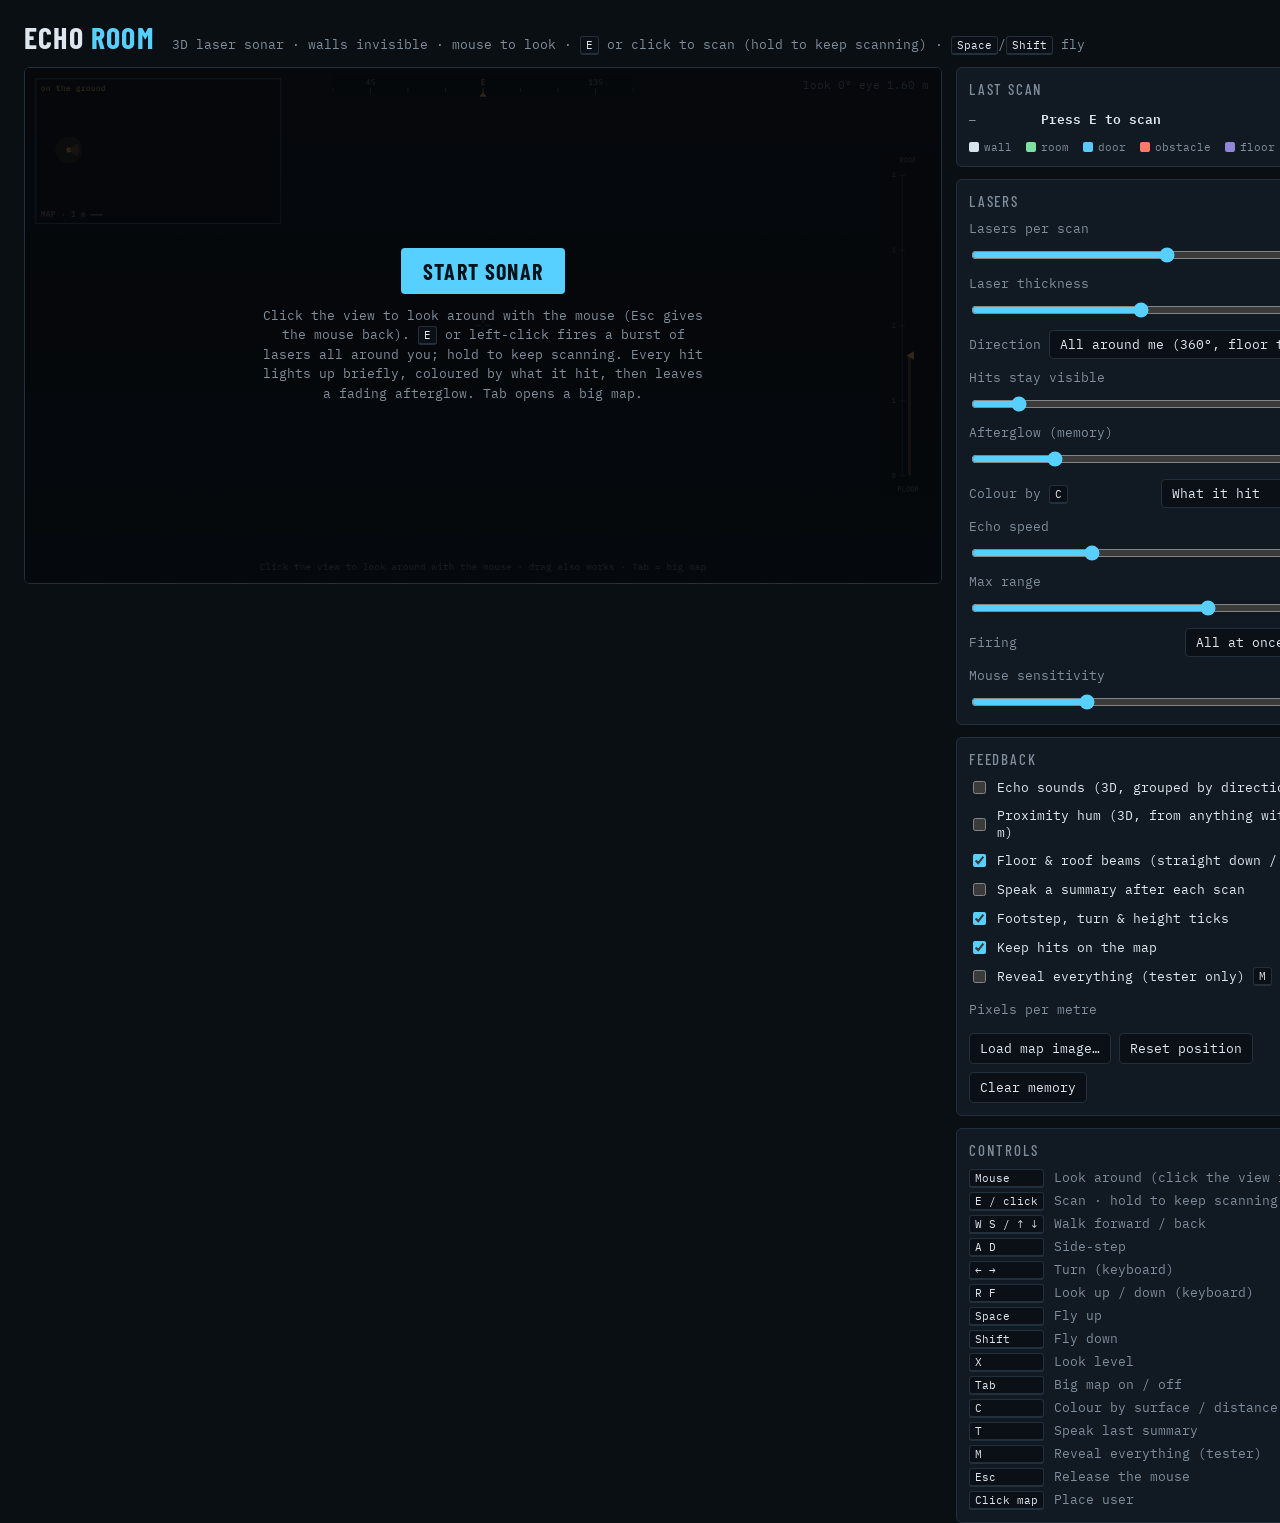
==== RayCastV1/index.html @ 062f7bb6 "Add RayCastV1 (Echo Room) sonar prototype Browser-based first-person laser sonar: invisible walls, a" ====
<!doctype html>
<html lang="en">
<head>
<meta charset="utf-8">
<meta name="viewport" content="width=device-width, initial-scale=1">
<title>Echo Room</title>
<link rel="preconnect" href="https://fonts.googleapis.com">
<link rel="stylesheet" href="https://fonts.googleapis.com/css2?family=Barlow+Condensed:wght@500;700&family=IBM+Plex+Mono:wght@400;600&display=swap">
<style>
  :root {
    color-scheme: dark;
    --ground: #0a0f14;
    --panel: #111922;
    --line: #22303d;
    --wall: #b8c6d3;
    --text: #dfe7ee;
    --muted: #7f8e9c;
    --laser: #ff5b4a;
    --echo: #58d0ff;
    --player: #ffb547;
    --display: "Barlow Condensed", "Arial Narrow", sans-serif;
    --mono: "IBM Plex Mono", ui-monospace, Consolas, monospace;
  }
  [hidden] { display: none !important; }
  html, body { height: 100%; }
  body {
    background: var(--ground);
    color: var(--text);
    font-family: var(--mono);
    font-size: 13px;
    padding-inline: 16px;
    padding-block: 14px;
    box-sizing: border-box;
  }
  * { box-sizing: border-box; }
  .app { max-width: 1400px; margin: 0 auto; display: grid; gap: 14px; }
  header { display: flex; flex-wrap: wrap; align-items: baseline; gap: 6px 18px; }
  h1 {
    font-family: var(--display); font-weight: 700; font-size: 30px; letter-spacing: .04em;
    text-transform: uppercase; margin: 0; line-height: 1;
  }
  h1 span { color: var(--echo); }
  .sub { color: var(--muted); }
  .main { display: grid; grid-template-columns: minmax(0, 1fr) 300px; gap: 14px; align-items: start; }
  @media (max-width: 860px) { .main { grid-template-columns: 1fr; } }

  .stage {
    position: relative; background: #05080b; border: 1px solid var(--line); border-radius: 6px;
    overflow: hidden;
  }
  canvas#view { display: block; width: 100%; height: auto; aspect-ratio: 16 / 9; background: #05080b; }
  canvas#view:focus-visible { outline: 2px solid var(--echo); outline-offset: -2px; }
  .overlay {
    position: absolute; inset: 0; display: grid; place-items: center; background: rgba(5,8,11,.82);
    text-align: center; padding: 16px;
  }
  .overlay .box { display: grid; gap: 12px; justify-items: center; max-width: 440px; }
  .overlay p { margin: 0; color: var(--muted); line-height: 1.5; }
  .big {
    font-family: var(--display); font-size: 22px; font-weight: 700; letter-spacing: .06em; text-transform: uppercase;
    background: var(--echo); color: #04121a; border: 0; border-radius: 4px; padding: 10px 22px; cursor: pointer;
  }
  .big:focus-visible, button:focus-visible, input:focus-visible, select:focus-visible { outline: 2px solid var(--player); outline-offset: 2px; }
  .hud {
    position: absolute; right: 12px; top: 10px; color: var(--muted); font-size: 11px; pointer-events: none;
    font-variant-numeric: tabular-nums; text-shadow: 0 0 4px #000;
  }

  aside { display: grid; gap: 12px; }
  .card { background: var(--panel); border: 1px solid var(--line); border-radius: 6px; padding: 12px; display: grid; gap: 10px; }
  .card h2 {
    margin: 0; font-family: var(--display); font-weight: 500; font-size: 15px; letter-spacing: .12em;
    text-transform: uppercase; color: var(--muted);
  }
  .reads { display: grid; gap: 6px; }
  .read { display: grid; grid-template-columns: 56px 1fr 62px; gap: 8px; align-items: center; font-variant-numeric: tabular-nums; }
  .read .lab { color: var(--muted); font-size: 11px; }
  .read .bar { height: 8px; background: #0a1016; border-radius: 2px; overflow: hidden; }
  .read .bar i { display: block; height: 100%; width: 0; background: var(--echo); transition: width .15s; }
  .read .val { text-align: right; font-weight: 600; }
  .read.near .bar i { background: var(--laser); }
  .read.near .val { color: var(--laser); }

  .row { display: grid; grid-template-columns: 1fr auto; gap: 8px; align-items: center; }
  .row label { color: var(--muted); }
  .row output { font-variant-numeric: tabular-nums; min-width: 52px; text-align: right; }
  input[type=range] { grid-column: 1 / -1; width: 100%; accent-color: var(--echo); }
  select, input[type=number] {
    background: #0a1016; color: var(--text); border: 1px solid var(--line); border-radius: 4px;
    font: inherit; padding: 4px 6px;
  }
  input[type=number] { width: 72px; }
  .check { display: flex; gap: 8px; align-items: center; color: var(--text); cursor: pointer; }
  .check input { accent-color: var(--echo); }
  .btns { display: flex; flex-wrap: wrap; gap: 8px; }
  button.s {
    background: #0a1016; color: var(--text); border: 1px solid var(--line); border-radius: 4px;
    font: inherit; padding: 6px 10px; cursor: pointer;
  }
  button.s:hover { border-color: var(--echo); }
  .keys { display: grid; grid-template-columns: auto 1fr; gap: 4px 10px; color: var(--muted); }
  kbd {
    font-family: var(--mono); font-size: 11px; color: var(--text); background: #0a1016;
    border: 1px solid var(--line); border-bottom-width: 2px; border-radius: 3px; padding: 1px 5px; white-space: nowrap;
  }

  .pad { display: none; grid-template-columns: repeat(3, 1fr); gap: 8px; }
  .pad button {
    background: var(--panel); color: var(--text); border: 1px solid var(--line); border-radius: 6px;
    font-family: var(--display); font-size: 18px; padding: 14px 0; touch-action: manipulation; user-select: none;
  }
  .pad .ping { grid-column: 1 / -1; background: var(--echo); color: #04121a; font-weight: 700; letter-spacing: .1em; }
  @media (hover: none) { .pad { display: grid; } }
  .sr { position: absolute; width: 1px; height: 1px; overflow: hidden; clip: rect(0 0 0 0); white-space: nowrap; }
</style>

<style>
  .reads .kv { display: grid; grid-template-columns: 64px 1fr; gap: 8px; align-items: baseline; font-variant-numeric: tabular-nums; }
  .reads .kv .lab { color: var(--muted); font-size: 11px; }
  .reads .kv .v { font-weight: 600; }
  .reads .kv .v small { font-weight: 400; color: var(--muted); margin-left: 6px; }
  .mix { display: flex; height: 8px; border-radius: 2px; overflow: hidden; background: #0a1016; }
  .mix i { display: block; height: 100%; }
  .legend { display: flex; flex-wrap: wrap; gap: 6px 14px; color: var(--muted); font-size: 11px; }
  .legend i { display: inline-block; width: 10px; height: 10px; border-radius: 2px; margin-right: 5px; vertical-align: -1px; }
  .stage.locked canvas#view { cursor: none; }
  canvas#view { cursor: pointer; }
</style>

</head>
<body>
<div class="app">
  <header>
    <h1>Echo <span>Room</span></h1>
    <div class="sub">3D laser sonar · walls invisible · mouse to look · <kbd>E</kbd> or click to scan (hold to keep scanning) · <kbd>Space</kbd>/<kbd>Shift</kbd> fly</div>
  </header>

  <div class="main">
    <div>
      <div class="stage" id="stage">
        <canvas id="view" tabindex="0" aria-label="First-person sonar view with minimap. Click to look with the mouse. E to scan, arrow keys to move and turn, Space and Shift to fly."></canvas>
        <div class="hud" id="hud"></div>
        <div class="overlay" id="overlay">
          <div class="box">
            <button class="big" id="startBtn">Start sonar</button>
            <p>Click the view to look around with the mouse (Esc gives the mouse back). <kbd>E</kbd> or left-click fires a burst of lasers all around you; hold to keep scanning. Every hit lights up briefly, coloured by what it hit, then leaves a fading afterglow. Tab opens a big map.</p>
          </div>
        </div>
      </div>
      <div class="pad" id="pad" style="margin-top:12px">
        <button data-k="left" aria-label="Turn left">⟲ Turn</button>
        <button data-k="fwd" aria-label="Forward">▲ Fwd</button>
        <button data-k="right" aria-label="Turn right">Turn ⟳</button>
        <button data-k="up" aria-label="Fly up">⤒ Up</button>
        <button data-k="back" aria-label="Back">▼ Back</button>
        <button data-k="down" aria-label="Fly down">⤓ Down</button>
        <button class="ping" data-k="ping">SCAN</button>
      </div>
    </div>

    <aside>
      <section class="card" aria-label="Last scan">
        <h2>Last scan</h2>
        <div class="reads" id="reads"></div>
        <div class="legend">
          <span><i style="background:#d6e2ec"></i>wall</span>
          <span><i style="background:#7ee0a0"></i>room</span>
          <span><i style="background:#58c8ff"></i>door</span>
          <span><i style="background:#ff7a6b"></i>obstacle</span>
          <span><i style="background:#8f86d9"></i>floor</span>
          <span><i style="background:#c9a8ff"></i>roof</span>
        </div>
      </section>

      <section class="card">
        <h2>Lasers</h2>
        <div class="row"><label for="lasers">Lasers per scan</label><output id="lasersOut"></output>
          <input type="range" id="lasers" min="50" max="12000" step="50" value="6000"></div>
        <div class="row"><label for="thick">Laser thickness</label><output id="thickOut"></output>
          <input type="range" id="thick" min="0.5" max="4" step="0.25" value="2"></div>
        <div class="row"><label for="coverage">Direction</label>
          <select id="coverage">
            <option value="all">All around me (360°, floor to roof)</option>
            <option value="view">Only in front (fill the screen)</option>
            <option value="column">In front, floor to roof</option>
          </select></div>
        <div class="row"><label for="reveal">Hits stay visible</label><output id="revealOut"></output>
          <input type="range" id="reveal" min="0.25" max="5" step="0.25" value="0.75"></div>
        <div class="row"><label for="glow">Afterglow (memory)</label><output id="glowOut"></output>
          <input type="range" id="glow" min="0" max="30" step="1" value="6"></div>
        <div class="row"><label for="colorBy">Colour by <kbd>C</kbd></label>
          <select id="colorBy">
            <option value="surface">What it hit</option>
            <option value="distance">Distance (red = near)</option>
          </select></div>
        <div class="row"><label for="speed">Echo speed</label><output id="speedOut"></output>
          <input type="range" id="speed" min="3" max="60" step="1" value="20"></div>
        <div class="row"><label for="range">Max range</label><output id="rangeOut"></output>
          <input type="range" id="range" min="2" max="40" step="1" value="25"></div>
        <div class="row"><label for="mode">Firing</label>
          <select id="mode">
            <option value="sim">All at once</option>
            <option value="sweep">Sweep left → right</option>
          </select></div>
        <div class="row"><label for="sens">Mouse sensitivity</label><output id="sensOut"></output>
          <input type="range" id="sens" min="1" max="15" step="1" value="5"></div>
      </section>

      <section class="card">
        <h2>Feedback</h2>
        <label class="check"><input type="checkbox" id="echoSound"> Echo sounds (3D, grouped by direction)</label>
        <label class="check"><input type="checkbox" id="prox"> Proximity hum (3D, from anything within 1.2 m)</label>
        <label class="check"><input type="checkbox" id="vbeams" checked> Floor &amp; roof beams (straight down / up)</label>
        <label class="check"><input type="checkbox" id="speak"> Speak a summary after each scan</label>
        <label class="check"><input type="checkbox" id="steps" checked> Footstep, turn &amp; height ticks</label>
        <label class="check"><input type="checkbox" id="history" checked> Keep hits on the map</label>
        <label class="check"><input type="checkbox" id="showMap"> Reveal everything (tester only) <kbd>M</kbd></label>
        <div class="row"><label for="ppm">Pixels per metre</label>
          <input type="number" id="ppm" min="5" max="500" value="50"></div>
        <div class="btns">
          <button class="s" id="loadBtn">Load map image…</button>
          <button class="s" id="resetBtn">Reset position</button>
          <button class="s" id="clearBtn">Clear memory</button>
          <input type="file" id="file" accept="image/*" hidden>
        </div>
      </section>

      <section class="card">
        <h2>Controls</h2>
        <div class="keys">
          <kbd>Mouse</kbd><span>Look around (click the view first)</span>
          <kbd>E / click</kbd><span>Scan · hold to keep scanning</span>
          <kbd>W S / ↑ ↓</kbd><span>Walk forward / back</span>
          <kbd>A D</kbd><span>Side-step</span>
          <kbd>← →</kbd><span>Turn (keyboard)</span>
          <kbd>R F</kbd><span>Look up / down (keyboard)</span>
          <kbd>Space</kbd><span>Fly up</span>
          <kbd>Shift</kbd><span>Fly down</span>
          <kbd>X</kbd><span>Look level</span>
          <kbd>Tab</kbd><span>Big map on / off</span>
          <kbd>C</kbd><span>Colour by surface / distance</span>
          <kbd>T</kbd><span>Speak last summary</span>
          <kbd>M</kbd><span>Reveal everything (tester)</span>
          <kbd>Esc</kbd><span>Release the mouse</span>
          <kbd>Click map</kbd><span>Place user</span>
        </div>
      </section>
    </aside>
  </div>
  <div class="sr" id="live" aria-live="polite"></div>
</div>

<script>
(() => {
  const MAP_SRC = "[data-uri]";
  const CEIL = 4.0;                 // roof height, metres
  const AIR = 0, WALL = 1, OBST = 2, DOOR = 3, ROOM = 4;
  const HGT = [0, CEIL, 0.8, 2.1, CEIL];
  const KIND = [null, "wall", "obst", "door", "room"];
  const NAME = { wall: "wall", room: "room wall", obst: "obstacle", door: "door", floor: "floor", ceil: "roof" };
  const RGB = { wall: [214, 226, 236], room: [126, 224, 160], door: [88, 200, 255], obst: [255, 122, 107], floor: [143, 134, 217], ceil: [201, 168, 255] };
  const BODY_DN = 1.6, BODY_UP = 0.15;
  const DEFAULT_PITCH = 0;
  const FOVH = 80 * Math.PI / 180;
  const $ = id => document.getElementById(id);

  const view = $("view"), vctx = view.getContext("2d");
  const VW = 1280, VH = 720; view.width = VW; view.height = VH;
  const FOCAL = (VW / 2) / Math.tan(FOVH / 2);
  const FOVV = 2 * Math.atan((VH / 2) / FOCAL);
  const mini = document.createElement("canvas"), ctx = mini.getContext("2d");
  const hist = document.createElement("canvas"), hctx = hist.getContext("2d");   // accumulated minimap hits

  // ---------- settings ----------
  const S = {
    lasers: 6000, coverage: "all", thick: 2, reveal: 0.75, glow: 6, colorBy: "surface", speed: 20, range: 25, mode: "sim", sens: 5, ppm: 50,
    echoSound: false, prox: false, speak: false, steps: true, showMap: false, history: true, vbeams: true,
  };
  try { Object.assign(S, JSON.parse(localStorage.getItem("echoRoom8") || "{}")); } catch (e) {}
  S.showMap = false;
  const save = () => { try { localStorage.setItem("echoRoom8", JSON.stringify(S)); } catch (e) {} };

  // ---------- map ----------
  // black = wall, green = room wall, blue = door (fixed), red = low obstacle
  let W = 0, H = 0, grid = null, wallCanvas = null, start = { x: 0, y: 0 }, crop = { x: 0, y: 0, w: 1, h: 1 };

  function loadMap(src) { const img = new Image(); img.onload = () => parseMap(img); img.src = src; }

  function classify(r, g, b) {
    if (r > 100 && g < 80 && b < 80 && r > g * 1.8) return OBST;
    if (g > 110 && g > r + 40 && g > b + 30) return ROOM;
    if (b > 140 && b > r + 60 && b > g + 20) return DOOR;
    if (0.299 * r + 0.587 * g + 0.114 * b < 110) return WALL;
    return AIR;
  }

  function parseMap(img) {
    W = img.naturalWidth; H = img.naturalHeight;
    const c = document.createElement("canvas"); c.width = W; c.height = H;
    const g = c.getContext("2d"); g.drawImage(img, 0, 0);
    const d = g.getImageData(0, 0, W, H).data;
    grid = new Uint8Array(W * H);
    const out = g.createImageData(W, H), o = out.data;
    let bx0 = W, by0 = H, bx1 = 0, by1 = 0;
    for (let i = 0, p = 0; i < W * H; i++, p += 4) {
      if (d[p + 3] < 40) continue;
      const k = classify(d[p], d[p + 1], d[p + 2]);
      if (!k) continue;
      grid[i] = k;
      const col = RGB[KIND[k]];
      o[p] = col[0]; o[p + 1] = col[1]; o[p + 2] = col[2]; o[p + 3] = 255;
      const x = i % W, y = (i / W) | 0;
      if (x < bx0) bx0 = x; if (x > bx1) bx1 = x; if (y < by0) by0 = y; if (y > by1) by1 = y;
    }
    wallCanvas = c; g.putImageData(out, 0, 0);
    mini.width = W; mini.height = H;
    if (bx1 <= bx0) { bx0 = 0; by0 = 0; bx1 = W - 1; by1 = H - 1; }
    const pad = 24;
    crop = { x: Math.max(0, bx0 - pad), y: Math.max(0, by0 - pad) };
    crop.w = Math.min(W, bx1 + pad) - crop.x; crop.h = Math.min(H, by1 + pad) - crop.y;
    buildGhost(); workerMap();
    start = findStart();
    resetPlayer();
    announce("Map loaded. Facing east, standing on the floor.");
  }

  // first free standing spot, searching outward from the left part of the map
  function findStart() {
    const cx = W * 0.17, cy = H * 0.5;
    for (let r = 0; r < Math.max(W, H); r += 4) {
      for (let k = 0; k < 24; k++) {
        const a = k / 24 * Math.PI * 2, x = cx + Math.cos(a) * r, y = cy + Math.sin(a) * r;
        if (free(x, y, BODY_DN) && inside(x, y)) return { x, y };
      }
    }
    return { x: W / 2, y: H / 2 };
  }
  // enclosed = a ray in each of 4 directions meets a full-height wall
  function inside(x, y) {
    return [0, 1, 2, 3].every(q => cast3(x, y, 1, q * Math.PI / 2, 0, 1e6).kind !== "edge");
  }

  // ---------- player ----------
  const P = { x: 0, y: 0, z: BODY_DN, a: 0, pitch: DEFAULT_PITCH, r: 9 };
  let walked = 0, turnedAcc = 0, climbAcc = 0, pitchAcc = 0, bobPhase = 0, bobAmp = 0;
  function resetPlayer() {
    P.x = start.x; P.y = start.y; P.z = BODY_DN; P.a = 0; P.pitch = DEFAULT_PITCH;
    lasers = []; clearHistory(); trail = [{ x: P.x, y: P.y }]; lastReading = null; renderReads();
  }

  const cellAt = (x, y) => {
    const ix = x | 0, iy = y | 0;
    if (ix < 0 || iy < 0 || ix >= W || iy >= H) return WALL;
    return grid[iy * W + ix];
  };
  // does the body (feet..head) fit at (x, y) with the eye at height z?
  function free(x, y, z) {
    const lo = z - BODY_DN, hi = z + BODY_UP;
    if (lo < -0.001 || hi > CEIL) return false;
    for (let k = -1; k < 16; k++) {
      const t = k / 16 * Math.PI * 2;
      const c = k < 0 ? cellAt(x, y) : cellAt(x + Math.cos(t) * P.r, y + Math.sin(t) * P.r);
      if (c && HGT[c] > lo + 0.001) return false;
    }
    return true;
  }
  // height of whatever is directly under the user
  function groundUnder(x, y) { const c = cellAt(x, y); return c ? HGT[c] : 0; }

  // ---------- 3D laser: exact grid traversal in the plane, with height along the ray ----------
  // Pure function (no closures) so the same code can run inside the Web Worker.
  // kc: 0 none, 1 wall, 2 obstacle, 3 door, 4 room wall, 5 floor, 6 roof, 7 map edge
  function castCore(G, x0, y0, z0, ang, pitch, maxM) {
    const grid = G.grid, W = G.W, H = G.H, ppm = G.ppm, HGT = G.HGT, CEIL = G.CEIL;
    if (Math.abs(Math.cos(pitch)) < 1e-4) {
      const down = pitch < 0, ix = x0 | 0, iy = y0 | 0;
      const c = (ix < 0 || iy < 0 || ix >= W || iy >= H) ? 1 : grid[iy * W + ix];
      const top = down ? (c ? HGT[c] : 0) : CEIL, d = Math.abs(z0 - top), hit = d <= maxM;
      return { t: 0, d: hit ? d : maxM, hit, kc: hit ? (down ? (c || 5) : 6) : 0, x: x0, y: y0, z: hit ? top : z0 + (down ? -maxM : maxM) };
    }
    const dx = Math.cos(ang), dy = Math.sin(ang), s = Math.tan(pitch) / ppm, cp = Math.cos(pitch);
    const tMax = maxM * ppm * cp;
    let ix = Math.floor(x0), iy = Math.floor(y0);
    const sx = dx > 0 ? 1 : -1, sy = dy > 0 ? 1 : -1;
    const tdx = dx !== 0 ? Math.abs(1 / dx) : Infinity, tdy = dy !== 0 ? Math.abs(1 / dy) : Infinity;
    let tmx = tdx === Infinity ? Infinity : dx > 0 ? (ix + 1 - x0) * tdx : (x0 - ix) * tdx;
    let tmy = tdy === Infinity ? Infinity : dy > 0 ? (iy + 1 - y0) * tdy : (y0 - iy) * tdy;
    let tIn = 0, first = true;
    const done = (t, kc) => {
      const miss = t >= tMax; t = Math.min(t, tMax);
      return { t, d: t / ppm / cp, hit: !miss, kc: miss ? 0 : kc, x: x0 + dx * t, y: y0 + dy * t, z: z0 + s * t };
    };
    while (tIn <= tMax) {
      if (ix < 0 || iy < 0 || ix >= W || iy >= H) return done(tIn, 7);
      const c = grid[iy * W + ix], h = c ? HGT[c] : 0;
      const tOut = Math.min(tmx, tmy), zIn = z0 + s * tIn;
      if (c && !first && zIn < h) return done(tIn, c);
      if (s < 0) {
        if (c) { const tTop = (h - z0) / s; if (tTop <= tOut) return done(Math.max(tTop, tIn), c); }
        const tF = -z0 / s;
        if (tF <= tOut) return done(Math.max(tF, tIn), 5);
      } else if (s > 0) {
        const tC = (CEIL - z0) / s;
        if (tC <= tOut) return done(Math.max(tC, tIn), 6);
      }
      first = false;
      if (tmx < tmy) { tIn = tmx; tmx += tdx; ix += sx; } else { tIn = tmy; tmy += tdy; iy += sy; }
    }
    return done(tMax, 0);
  }
  const KC = [null, "wall", "obst", "door", "room", "floor", "ceil", "edge"];
  const G = () => ({ grid, W, H, ppm: S.ppm, HGT, CEIL });
  function cast3(x0, y0, z0, ang, pitch, maxM) {
    const r = castCore(G(), x0, y0, z0, ang, pitch, maxM);
    r.kind = KC[r.kc]; return r;
  }

  // ---------- audio: 3D (HRTF) echoes ----------
  // Audio space: X = map x, Y = height, Z = map y (metres). The listener is the user's head.
  let AC = null, master = null, noiseBuf = null, verb = null;
  function initAudio() {
    if (AC) { AC.resume(); return; }
    AC = new (window.AudioContext || window.webkitAudioContext)();
    master = AC.createGain(); master.gain.value = 0.9;
    const comp = AC.createDynamicsCompressor();
    master.connect(comp); comp.connect(AC.destination);
    noiseBuf = AC.createBuffer(1, AC.sampleRate * 0.5, AC.sampleRate);
    const ch = noiseBuf.getChannelData(0);
    for (let i = 0; i < ch.length; i++) ch[i] = Math.random() * 2 - 1;
    const len = Math.floor(AC.sampleRate * 0.6), ir = AC.createBuffer(2, len, AC.sampleRate);
    for (let c = 0; c < 2; c++) {
      const d = ir.getChannelData(c);
      for (let i = 0; i < len; i++) d[i] = (Math.random() * 2 - 1) * Math.pow(1 - i / len, 4);
    }
    verb = AC.createConvolver(); verb.buffer = ir;
    const wet = AC.createGain(); wet.gain.value = 0.14;
    verb.connect(wet); wet.connect(master);
    updateListener();
  }
  function updateListener() {
    if (!AC) return;
    const L = AC.listener, x = P.x / S.ppm, z = P.y / S.ppm;
    const cp = Math.cos(P.pitch), sp = Math.sin(P.pitch), ca = Math.cos(P.a), sa = Math.sin(P.a);
    const f = [ca * cp, sp, sa * cp], u = [-ca * sp, cp, -sa * sp];
    if (L.positionX) {
      L.positionX.value = x; L.positionY.value = P.z; L.positionZ.value = z;
      L.forwardX.value = f[0]; L.forwardY.value = f[1]; L.forwardZ.value = f[2];
      L.upX.value = u[0]; L.upY.value = u[1]; L.upZ.value = u[2];
    } else { L.setPosition(x, P.z, z); L.setOrientation(f[0], f[1], f[2], u[0], u[1], u[2]); }
  }
  function spatial(xm, ym, zm) {
    const p = AC.createPanner();
    p.panningModel = "HRTF"; p.distanceModel = "inverse";
    p.refDistance = 1; p.rolloffFactor = 0.7; p.maxDistance = 200;
    if (p.positionX) { p.positionX.value = xm; p.positionY.value = ym; p.positionZ.value = zm; }
    else p.setPosition(xm, ym, zm);
    p.connect(master); p.connect(verb);
    return p;
  }
  function env(g, t, peak, att, dec) {
    g.gain.setValueAtTime(0.0001, t);
    g.gain.exponentialRampToValueAtTime(peak, t + att);
    g.gain.exponentialRampToValueAtTime(0.0001, t + att + dec);
  }
  function tone(p, t, type, f0, f1, peak, dec, glide = 0.08) {
    const o = AC.createOscillator(), g = AC.createGain();
    o.type = type; o.frequency.setValueAtTime(f0, t); o.frequency.exponentialRampToValueAtTime(f1, t + glide);
    env(g, t, peak, 0.004, dec); o.connect(g); g.connect(p); o.start(t); o.stop(t + dec + 0.05);
  }
  function noise(p, t, type, freq, q, peak, dec) {
    const s = AC.createBufferSource(); s.buffer = noiseBuf;
    const f = AC.createBiquadFilter(); f.type = type; f.frequency.value = freq; f.Q.value = q;
    const g = AC.createGain(); env(g, t, peak, 0.002, dec);
    s.connect(f); f.connect(g); g.connect(p); s.start(t, Math.random() * 0.3); s.stop(t + dec + 0.05);
  }
  // Pitch = distance (near is high). Timbre = what was hit.
  function sndEcho(t, pos, distM, kind, center) {
    const near = Math.max(0, Math.min(1, 1 - Math.log(Math.max(distM, 0.3) / 0.3) / Math.log(S.range / 0.3)));
    const f = 220 * Math.pow(1500 / 220, near);
    const p = spatial(pos.x, pos.y, pos.z);
    switch (kind) {
      case "obst":   // dull, short "thock"
        tone(p, t, "square", f * 1.5, f * 0.75, 0.16, 0.09, 0.06);
        noise(p, t, "lowpass", 900, 0.7, 0.35, 0.05);
        break;
      case "door":   // two wooden knocks
        noise(p, t, "bandpass", 380, 5, 0.9, 0.05);
        noise(p, t + 0.09, "bandpass", 380, 5, 0.7, 0.05);
        tone(p, t, "sine", f, f, 0.18, 0.14);
        break;
      case "floor":  // low thump
        tone(p, t, "sine", f * 0.6, f * 0.4, 0.45, 0.16, 0.1);
        noise(p, t, "lowpass", 300, 0.7, 0.4, 0.06);
        break;
      case "ceil":   // airy whistle
        noise(p, t, "bandpass", Math.min(8000, f * 3), 9, 1.1, 0.2);
        tone(p, t, "sine", f * 1.5, f * 1.5, 0.08, 0.16);
        break;
      default:       // wall / room wall: clean tone + click for direction cues
        tone(p, t, center ? "triangle" : "sine", f * 1.04, f, 0.42, 0.17);
        noise(p, t, "bandpass", Math.min(9000, f * 4), 0.9, 0.5, 0.035);
    }
    if (center) tone(p, t + 0.06, "sine", f * 2, f * 2, 0.16, 0.08);
  }
  function sndOpen(t, pos) {
    const p = spatial(pos.x, pos.y, pos.z);
    noise(p, t, "lowpass", 700, 0.7, 0.12, 0.25);
  }
  function sndBump() {
    const t = AC.currentTime, o = AC.createOscillator(), g = AC.createGain();
    o.type = "square"; o.frequency.setValueAtTime(90, t); o.frequency.exponentialRampToValueAtTime(45, t + 0.12);
    env(g, t, 0.18, 0.003, 0.14);
    const f = AC.createBiquadFilter(); f.type = "lowpass"; f.frequency.value = 400;
    o.connect(f); f.connect(g); g.connect(master); o.start(t); o.stop(t + 0.2);
  }
  function sndTick(freq, vol) {
    const t = AC.currentTime, s = AC.createBufferSource(); s.buffer = noiseBuf;
    const f = AC.createBiquadFilter(); f.type = "bandpass"; f.frequency.value = freq; f.Q.value = 3;
    const g = AC.createGain(); env(g, t, vol, 0.002, 0.04);
    s.connect(f); f.connect(g); g.connect(master); s.start(t); s.stop(t + 0.06);
  }
  function sndBeep(freq, vol) {
    const t = AC.currentTime, o = AC.createOscillator(), g = AC.createGain();
    o.frequency.value = freq; env(g, t, vol, 0.004, 0.06); o.connect(g); g.connect(master); o.start(t); o.stop(t + 0.1);
  }


  // ---------- ray casting off the main thread ----------
  // The same castCore runs in a Web Worker so a scan of thousands of lasers never stutters the view.
  let worker = null, workerReady = false, scanPending = null;
  try {
    const src = `const castCore = ${castCore.toString()};
      let G = null;
      onmessage = e => {
        const m = e.data;
        if (m.type === "map") { G = { grid: m.grid, W: m.W, H: m.H, HGT: m.HGT, CEIL: m.CEIL, ppm: 50 }; return; }
        if (m.type === "scan" && G) {
          G.ppm = m.ppm;
          const n = m.shots.length / 2, out = new Float32Array(n * 6);
          for (let i = 0; i < n; i++) {
            const r = castCore(G, m.x, m.y, m.z, m.shots[2 * i], m.shots[2 * i + 1], m.maxM);
            out.set([r.d, r.x, r.y, r.z, r.kc, r.hit ? 1 : 0], i * 6);
          }
          postMessage({ id: m.id, out }, [out.buffer]);
        }
      };`;
    worker = new Worker(URL.createObjectURL(new Blob([src], { type: "text/javascript" })));
    worker.onmessage = e => onScanResult(e.data.id, e.data.out);
    worker.onerror = () => { worker = null; };
  } catch (e) { worker = null; }
  function workerMap() {
    if (!worker) return;
    try { worker.postMessage({ type: "map", grid: grid.slice(), W, H, HGT, CEIL }); workerReady = true; }
    catch (e) { worker = null; }
  }

  // ---------- sonar ----------
  let radar = null, lasers = [], trail = [], waves = [], lastReading = null, pingId = 0, lastFire = 0, scanning = false;
  const wrapA = a => Math.atan2(Math.sin(a), Math.cos(a));
  function clearHistory() { if (hist.width) hctx.clearRect(0, 0, hist.width, hist.height); memN = 0; memHead = 0; }

  // afterglow: every hit leaves a faint point in 3D that fades over S.glow seconds
  const MEM = 40000;
  const memX = new Float32Array(MEM), memY = new Float32Array(MEM), memZ = new Float32Array(MEM),
        memT = new Float64Array(MEM), memK = new Uint8Array(MEM);
  let memN = 0, memHead = 0;
  const KCODE = { wall: 1, obst: 2, door: 3, room: 4, floor: 5, ceil: 6 };
  function remember(L, now) {
    memX[memHead] = L.hx; memY[memHead] = L.hy; memZ[memHead] = L.hz; memT[memHead] = now; memK[memHead] = KCODE[L.kind] || 1;
    memHead = (memHead + 1) % MEM; if (memN < MEM) memN++;
  }

  function basis() {
    const ca = Math.cos(P.a), sa = Math.sin(P.a), cp = Math.cos(P.pitch), sp = Math.sin(P.pitch);
    return { f: [ca * cp, sa * cp, sp], r: [-sa, ca, 0], u: [-ca * sp, -sa * sp, cp] };
  }
  function makeDirs() {
    const n = S.lasers, out = [];
    if (S.coverage === "column") {
      const span = Math.PI - 0.04;
      const cols = Math.max(1, Math.round(Math.sqrt(n * FOVH / span))), rows = Math.max(1, Math.round(n / cols));
      for (let r = 0; r < rows; r++) for (let c = 0; c < cols; c++) {
        const u = ((c + 0.5 + (Math.random() - 0.5) * 0.8) / cols) * 2 - 1;
        const v = ((r + 0.5 + (Math.random() - 0.5) * 0.8) / rows) * 2 - 1;
        out.push({ ang: P.a + u * FOVH / 2, pitch: -v * span / 2, order: (u + 1) / 2, spot: FOVH / cols });
      }
    } else if (S.coverage === "view") {
      const B = basis();
      const cols = Math.max(1, Math.round(Math.sqrt(n * VW / VH))), rows = Math.max(1, Math.round(n / cols));
      const tx = Math.tan(FOVH / 2), ty = Math.tan(FOVV / 2);
      for (let r = 0; r < rows; r++) for (let c = 0; c < cols; c++) {
        const u = ((c + 0.5 + (Math.random() - 0.5) * 0.8) / cols) * 2 - 1;
        const v = ((r + 0.5 + (Math.random() - 0.5) * 0.8) / rows) * 2 - 1;
        const x = u * tx, y = -v * ty;
        const d = [0, 1, 2].map(i => B.f[i] + x * B.r[i] + y * B.u[i]);
        const L = Math.hypot(d[0], d[1], d[2]);
        out.push({ ang: Math.atan2(d[1], d[0]), pitch: Math.asin(d[2] / L), order: (u + 1) / 2, spot: FOVH / cols });
      }
    } else {
      const golden = Math.PI * (3 - Math.sqrt(5)), rot = Math.random() * Math.PI * 2;
      for (let i = 0; i < n; i++) {
        const z = 1 - 2 * (i + 0.5) / n, th = i * golden + rot;
        out.push({ ang: th, pitch: Math.asin(z), order: (wrapA(th - P.a) + Math.PI) / (2 * Math.PI), spot: Math.sqrt(4 * Math.PI / n) });
      }
    }
    out.push({ ang: P.a, pitch: P.pitch, order: 0.5, spot: 0.02, center: true });
    if (S.vbeams) out.push({ ang: P.a, pitch: -Math.PI / 2, order: 0.5, spot: 0.05, vertical: -1 },
                           { ang: P.a, pitch: Math.PI / 2, order: 0.5, spot: 0.05, vertical: 1 });
    return out;
  }

  function fire() {
    if (!grid || !AC || scanPending) return;
    const now = performance.now();
    lastFire = now;
    const id = ++pingId, shots = makeDirs();
    scanPending = { id, shots, t: now, x: P.x, y: P.y, z: P.z, a: P.a };
    waves.push({ x: P.x, y: P.y, t: now, sweep: S.mode === "sweep" });
    if (waves.length > 6) waves.shift();
    if (worker && workerReady) {
      const buf = new Float32Array(shots.length * 2);
      shots.forEach((s, i) => { buf[2 * i] = s.ang; buf[2 * i + 1] = s.pitch; });
      worker.postMessage({ type: "scan", id, shots: buf, x: P.x, y: P.y, z: P.z, maxM: S.range, ppm: S.ppm }, [buf.buffer]);
    } else {
      const out = new Float32Array(shots.length * 6);
      shots.forEach((s, i) => { const r = castCore(G(), P.x, P.y, P.z, s.ang, s.pitch, S.range); out.set([r.d, r.x, r.y, r.z, r.kc, r.hit ? 1 : 0], i * 6); });
      onScanResult(id, out);
    }
  }

  function onScanResult(id, out) {
    const sc = scanPending;
    if (!sc || sc.id !== id) return;
    scanPending = null;
    const nowP = performance.now(), recs = [], bins = new Map();
    let lastReturn = 0;
    sc.shots.forEach((sh, i) => {
      const o = i * 6, kc = out[o + 4];
      const kind = KC[kc] === "edge" ? "wall" : KC[kc];
      const delay = S.mode === "sweep" ? sh.order * 0.6 : 0;
      const d = out[o], trip = 2 * d / S.speed;
      const L = { ...sh, ox: sc.x, oy: sc.y, oz: sc.z, hx: out[o + 1], hy: out[o + 2], hz: out[o + 3], d, hit: out[o + 5] > 0 && !!kind,
        kind, t0: sc.t + delay * 1000, trip, relAz: wrapA(sh.ang - sc.a) };
      lasers.push(L); recs.push(L);
      lastReturn = Math.max(lastReturn, delay + trip);
      if (S.echoSound && L.hit) {
        const el = sh.vertical ? (sh.vertical < 0 ? "d" : "u") : (sh.pitch < -0.35 ? 0 : sh.pitch > 0.35 ? 2 : 1);
        const key = sh.center ? "c" : Math.floor((L.relAz + Math.PI) / (2 * Math.PI) * 12) + ":" + el;
        const cur = bins.get(key);
        if (!cur || L.d < cur.d) bins.set(key, L);
      }
    });
    const SECT = 48, best = new Float32Array(SECT).fill(Infinity);
    for (const L of recs) {
      if (!L.hit || L.vertical || L.kind === "floor" || L.kind === "ceil" || Math.abs(L.pitch) > 0.6) continue;
      const abs = Math.atan2(L.hy - sc.y, L.hx - sc.x);
      const j = Math.floor((wrapA(abs) + Math.PI) / (2 * Math.PI) * SECT) % SECT;
      const d = Math.hypot(L.hx - sc.x, L.hy - sc.y) / S.ppm;
      if (d < best[j]) best[j] = d;
    }
    radar = { best, x: sc.x, y: sc.y };
    for (const L of bins.values()) {
      const when = Math.max(0.01, (L.t0 + L.trip * 1000 - nowP) / 1000);
      sndEcho(AC.currentTime + when, { x: L.hx / S.ppm, y: L.hz, z: L.hy / S.ppm }, L.d, L.kind, !!L.center);
    }
    if (lasers.length > 80000) lasers.splice(0, lasers.length - 80000);
    setTimeout(() => {
      if (id !== pingId) return;
      lastReading = summarize(recs); renderReads();
      const text = summaryText(lastReading);
      announce(text); if (S.speak) say(text);
    }, Math.max(0, sc.t + lastReturn * 1000 + 120 - performance.now()));
  }

  function dirWord(rel) {
    const d = rel * 180 / Math.PI, a = Math.abs(d);
    if (a < 20) return "ahead";
    const side = d < 0 ? "left" : "right";
    if (a < 65) return "front " + side;
    if (a < 115) return side;
    if (a < 160) return "behind " + side;
    return "behind";
  }
  function summarize(recs) {
    const s = { total: 0, hits: 0, counts: {}, center: null, down: null, up: null, nearest: null };
    for (const L of recs) {
      if (L.vertical) { if (L.vertical < 0) s.down = L; else s.up = L; continue; }
      if (L.center) { s.center = L; continue; }
      s.total++;
      if (!L.hit) continue;
      s.hits++; s.counts[L.kind] = (s.counts[L.kind] || 0) + 1;
      if (L.kind !== "floor" && L.kind !== "ceil" && (!s.nearest || L.d < s.nearest.d)) s.nearest = L;
    }
    return s;
  }
  const fmt = L => L && L.hit ? `${NAME[L.kind]} ${L.d.toFixed(1)} m` : "clear";
  function summaryText(s) {
    const parts = [`Ahead ${fmt(s.center)}`];
    if (s.nearest) parts.push(`nearest ${NAME[s.nearest.kind]} ${s.nearest.d.toFixed(1)} m ${dirWord(s.nearest.relAz)}`);
    if (s.down) parts.push(`below ${fmt(s.down)}`);
    if (s.up) parts.push(`above ${fmt(s.up)}`);
    return parts.join(". ") + ".";
  }
  function say(text) {
    if (!("speechSynthesis" in window)) return;
    speechSynthesis.cancel();
    const u = new SpeechSynthesisUtterance(text); u.rate = 1.15; speechSynthesis.speak(u);
  }
  function announce(t) { $("live").textContent = ""; setTimeout(() => $("live").textContent = t, 30); }

  function renderReads() {
    const s = lastReading, box = $("reads");
    if (!s) { box.innerHTML = `<div class="kv"><span class="lab">—</span><span class="v">Press E to scan</span></div>`; return; }
    const row = (lab, L, extra = "") => `<div class="kv"><span class="lab">${lab}</span><span class="v">${
      L && L.hit ? L.d.toFixed(2) + " m<small>" + NAME[L.kind] + extra + "</small>" : "clear"}</span></div>`;
    let h = row("Ahead", s.center);
    h += row("Nearest", s.nearest, s.nearest ? " · " + dirWord(s.nearest.relAz) : "");
    if (s.down) h += row("Below", s.down);
    if (s.up) h += row("Above", s.up);
    h += `<div class="kv"><span class="lab">Hits</span><span class="v">${s.hits} / ${s.total}</span></div><div class="mix">`;
    for (const k of ["wall", "room", "door", "obst", "floor", "ceil"])
      if (s.counts[k]) h += `<i style="width:${s.counts[k] / Math.max(1, s.total) * 100}%;background:rgb(${RGB[k]})" title="${NAME[k]}"></i>`;
    box.innerHTML = h + "</div>";
  }

  // ---------- proximity warning: a soft 3D hum from the closest surface within 1.2 m ----------
  let prox = null, proxT = 0;
  function updateProximity(now) {
    if (!AC) return;
    if (!S.prox) { if (prox) { prox.g.gain.setTargetAtTime(0, AC.currentTime, 0.05); } return; }
    if (!prox) {
      const o = AC.createOscillator(), g = AC.createGain(), p = AC.createPanner();
      p.panningModel = "HRTF"; p.distanceModel = "linear"; p.rolloffFactor = 0;
      o.type = "triangle"; o.frequency.value = 180; g.gain.value = 0;
      o.connect(g); g.connect(p); p.connect(master); o.start();
      prox = { o, g, p };
    }
    if (now - proxT < 90) return;
    proxT = now;
    let best = null;
    for (const z of [P.z - 1.2, P.z - 0.5, P.z]) for (let k = 0; k < 16; k++) {
      const r = cast3(P.x, P.y, z, P.a + k / 16 * Math.PI * 2, 0, 1.2);
      if (r.hit && r.kind !== "floor" && r.kind !== "ceil" && (!best || r.d < best.d)) best = r;
    }
    const t = AC.currentTime;
    if (!best) { prox.g.gain.setTargetAtTime(0, t, 0.08); return; }
    const near = 1 - best.d / 1.2;
    const px = best.x / S.ppm, py = best.z, pz = best.y / S.ppm;
    if (prox.p.positionX) { prox.p.positionX.setTargetAtTime(px, t, 0.03); prox.p.positionY.setTargetAtTime(py, t, 0.03); prox.p.positionZ.setTargetAtTime(pz, t, 0.03); }
    else prox.p.setPosition(px, py, pz);
    prox.o.frequency.setTargetAtTime(140 + near * 260, t, 0.05);
    prox.g.gain.setTargetAtTime(0.02 + near * near * 0.16, t, 0.06);
  }

  // ---------- input ----------
  const keys = new Set();
  const map = {
    ArrowUp: "fwd", KeyW: "fwd", ArrowDown: "back", KeyS: "back",
    ArrowLeft: "left", ArrowRight: "right", KeyA: "sl", KeyD: "sr",
    Space: "up", ShiftLeft: "down", ShiftRight: "down", KeyR: "aimUp", KeyF: "aimDown",
  };
  let started = false, bigMap = false;
  window.addEventListener("keydown", e => {
    if (e.target.closest && e.target.closest("input, select")) return;
    if (!started) { if (e.code === "Enter" || e.code === "KeyE") { e.preventDefault(); begin(); } return; }
    if (e.code === "KeyE") { e.preventDefault(); if (!e.repeat) { fire(); scanning = true; } return; }
    if (e.code === "Tab") { e.preventDefault(); if (!e.repeat) bigMap = !bigMap; return; }
    if (e.code === "KeyT") { if (lastReading) say(summaryText(lastReading)); return; }
    if (e.code === "KeyX") { P.pitch = DEFAULT_PITCH; announce("Looking level."); return; }
    if (e.code === "KeyC") { S.colorBy = S.colorBy === "distance" ? "surface" : "distance"; $("colorBy").value = S.colorBy; save(); return; }
    if (e.code === "KeyM") { S.showMap = !S.showMap; $("showMap").checked = S.showMap; announce(S.showMap ? "Everything revealed" : "Hidden again"); return; }
    if (map[e.code]) { e.preventDefault(); keys.add(map[e.code]); }
  });
  window.addEventListener("keyup", e => {
    if (e.code === "KeyE") scanning = false;
    if (map[e.code]) keys.delete(map[e.code]);
  });
  window.addEventListener("blur", () => { keys.clear(); scanning = false; });

  document.querySelectorAll("#pad button").forEach(b => {
    const k = b.dataset.k;
    const down = e => { e.preventDefault(); if (!started) begin(); if (k === "ping") { fire(); scanning = true; } else keys.add(k); };
    const up = () => { if (k === "ping") scanning = false; keys.delete(k); };
    b.addEventListener("pointerdown", down);
    b.addEventListener("pointerup", up); b.addEventListener("pointerleave", up); b.addEventListener("pointercancel", up);
  });

  const locked = () => document.pointerLockElement === view;
  let lookAcc = 0;
  function look(dx, dy) {
    const k = S.sens * 0.0005;
    P.a += dx * k;
    const lim = 85 * Math.PI / 180;
    P.pitch = Math.max(-lim, Math.min(lim, P.pitch - dy * k));
    lookAcc += Math.abs(dx * k);
    if (lookAcc >= Math.PI / 12) { lookAcc = 0; if (S.steps && AC) sndTick(3200, 0.04); }
  }
  document.addEventListener("pointerlockchange", () => {
    $("stage").classList.toggle("locked", locked());
    if (!locked()) scanning = false;
  });
  document.addEventListener("mousemove", e => { if (locked()) look(e.movementX || 0, e.movementY || 0); });
  function toCanvas(e) {
    const rect = view.getBoundingClientRect();
    return { x: (e.clientX - rect.left) / rect.width * VW, y: (e.clientY - rect.top) / rect.height * VH };
  }
  const inMini = c => c.x >= miniRect.x && c.y >= miniRect.y && c.x <= miniRect.x + miniRect.w && c.y <= miniRect.y + miniRect.h;
  let drag = null;
  view.addEventListener("pointerdown", e => {
    if (!started) return;
    if (locked()) { if (e.button === 0) { fire(); scanning = true; } return; }
    drag = { x: e.clientX, y: e.clientY, moved: 0 };
  });
  window.addEventListener("pointermove", e => {
    if (!drag || locked()) return;
    const dx = e.clientX - drag.x, dy = e.clientY - drag.y;
    drag.x = e.clientX; drag.y = e.clientY; drag.moved += Math.abs(dx) + Math.abs(dy);
    look(dx * 2, dy * 2);
  });
  window.addEventListener("pointerup", e => {
    if (locked()) { if (e.button === 0) scanning = false; return; }
    if (!drag) return;
    const wasDrag = drag.moved > 4; drag = null;
    if (wasDrag || !started) return;
    const c = toCanvas(e);
    if (inMini(c)) { placeAt(c); return; }
    try { const p = view.requestPointerLock(); if (p && p.catch) p.catch(() => {}); } catch (err) {}
  });
  function placeAt(c) {
    const m = miniRect;
    const x = crop.x + (c.x - m.x) / m.w * crop.w, y = crop.y + (c.y - m.y) / m.h * crop.h;
    const z = Math.max(P.z, groundUnder(x, y) + BODY_DN + 0.02);
    if (free(x, y, z)) { P.x = x; P.y = y; P.z = z; lasers = []; trail = [{ x, y }]; announce("User moved."); }
    else if (AC) sndBump();
  }

  function begin() {
    started = true; initAudio();
    $("overlay").hidden = true; view.focus();
    announce("Sonar ready. Click the view to look with the mouse. Press E to scan.");
  }
  $("startBtn").addEventListener("click", begin);

  // ---------- settings UI ----------
  function bindRange(id, key, fmtFn) {
    const el = $(id), out = $(id + "Out");
    el.value = S[key]; out.textContent = fmtFn(S[key]);
    el.addEventListener("input", () => { S[key] = +el.value; out.textContent = fmtFn(S[key]); save(); });
  }
  bindRange("lasers", "lasers", v => v);
  bindRange("thick", "thick", v => v + "×");
  bindRange("reveal", "reveal", v => v + " s");
  bindRange("glow", "glow", v => v ? v + " s" : "off");
  bindRange("speed", "speed", v => v + " m/s");
  bindRange("range", "range", v => v + " m");
  bindRange("sens", "sens", v => v);
  for (const k of ["mode", "coverage", "colorBy"]) { $(k).value = S[k]; $(k).onchange = e => { S[k] = e.target.value; save(); }; }
  $("ppm").value = S.ppm; $("ppm").onchange = e => { S.ppm = Math.max(5, +e.target.value || 50); save(); buildGhost(); };
  ["echoSound", "prox", "speak", "steps", "showMap", "history", "vbeams"].forEach(k => {
    $(k).checked = S[k]; $(k).onchange = e => { S[k] = e.target.checked; save(); };
  });
  $("resetBtn").onclick = () => { resetPlayer(); announce("Position reset."); };
  $("clearBtn").onclick = () => { clearHistory(); trail = [{ x: P.x, y: P.y }]; announce("Memory cleared."); };
  $("loadBtn").onclick = () => $("file").click();
  $("file").onchange = e => {
    const f = e.target.files[0]; if (!f) return;
    const rd = new FileReader(); rd.onload = () => loadMap(rd.result); rd.readAsDataURL(f);
  };

  // ---------- movement ----------
  let last = performance.now(), lastBump = 0;
  function bump() { const now = performance.now(); if (AC && now - lastBump > 350) { lastBump = now; sndBump(); } }
  function update(dt, now) {
    if (scanning && now - lastFire > 330) fire();
    let turn = 0;
    if (keys.has("left")) turn -= 1;
    if (keys.has("right")) turn += 1;
    if (turn) {
      const da = turn * Math.PI * 0.6 * dt;
      P.a += da; turnedAcc += Math.abs(da);
      if (turnedAcc >= Math.PI / 12) { turnedAcc = 0; if (S.steps && AC) sndTick(3200, 0.05); }
    }
    let aim = 0;
    if (keys.has("aimUp")) aim += 1;
    if (keys.has("aimDown")) aim -= 1;
    if (aim) {
      const lim = 85 * Math.PI / 180;
      P.pitch = Math.max(-lim, Math.min(lim, P.pitch + aim * Math.PI / 4 * dt));
    }
    let v = 0;
    if (keys.has("up")) v += 1;
    if (keys.has("down")) v -= 1;
    if (v) {
      const nz = P.z + v * 1.2 * dt;
      if (free(P.x, P.y, nz)) {
        climbAcc += Math.abs(nz - P.z); P.z = nz;
        if (climbAcc >= 0.25) { climbAcc = 0; if (S.steps && AC) sndBeep(300 + (P.z - BODY_DN) * 260, 0.05); }
      } else bump();
    }
    bobAmp = Math.max(0, bobAmp - dt * 3);
    let f = 0, s = 0;
    if (keys.has("fwd")) f += 1;
    if (keys.has("back")) f -= 1;
    if (keys.has("sl")) s -= 1;
    if (keys.has("sr")) s += 1;
    if (f || s) {
      const speed = 1.4 * S.ppm * dt, len = Math.hypot(f, s);
      const mx = (Math.cos(P.a) * f - Math.sin(P.a) * s) / len * speed;
      const my = (Math.sin(P.a) * f + Math.cos(P.a) * s) / len * speed;
      let moved = 0, blocked = false;
      if (free(P.x + mx, P.y, P.z)) { P.x += mx; moved += Math.abs(mx); } else blocked = true;
      if (free(P.x, P.y + my, P.z)) { P.y += my; moved += Math.abs(my); } else blocked = true;
      walked += moved;
      const grounded = P.z - BODY_DN - groundUnder(P.x, P.y) < 0.05;
      if (grounded) { bobPhase += moved / S.ppm * Math.PI * 2 / 1.2; bobAmp = Math.min(1, bobAmp + dt * 6); }
      const lt = trail[trail.length - 1];
      if (!lt || Math.hypot(P.x - lt.x, P.y - lt.y) > 0.2 * S.ppm) { trail.push({ x: P.x, y: P.y }); if (trail.length > 800) trail.shift(); }
      if (walked > 0.6 * S.ppm) { walked = 0; if (S.steps && AC) sndTick(grounded ? 700 : 1200, grounded ? 0.07 : 0.03); }
      if (blocked) bump();
    }
    updateProximity(now);
  }

  // ---------- colours & sprites ----------
  // distance ramp: near = hot red/orange, mid = yellow/green, far = cyan/blue
  const RAMP = [[255, 70, 60], [255, 150, 60], [245, 220, 90], [120, 230, 140], [70, 200, 255], [80, 110, 255]];
  function rampAt(t) {
    t = Math.max(0, Math.min(0.9999, t)) * (RAMP.length - 1);
    const i = Math.floor(t), f = t - i, a = RAMP[i], b = RAMP[i + 1];
    return [0, 1, 2].map(k => Math.round(a[k] + (b[k] - a[k]) * f));
  }
  function makeDot([r, g, b]) {
    const c = document.createElement("canvas"); c.width = c.height = 64;
    const s = c.getContext("2d"), gr = s.createRadialGradient(32, 32, 0, 32, 32, 32);
    gr.addColorStop(0, `rgba(${Math.min(255, r + 40)},${Math.min(255, g + 40)},${Math.min(255, b + 40)},1)`);
    gr.addColorStop(0.45, `rgba(${r},${g},${b},.85)`);
    gr.addColorStop(0.7, `rgba(${r},${g},${b},.35)`);
    gr.addColorStop(1, `rgba(${r},${g},${b},0)`);
    s.fillStyle = gr; s.fillRect(0, 0, 64, 64); return c;
  }
  const dots = {}, rampDots = [], RAMP_N = 24;
  for (const k of Object.keys(RGB)) dots[k] = makeDot(RGB[k]);
  for (let i = 0; i < RAMP_N; i++) rampDots.push(makeDot(rampAt(i / (RAMP_N - 1))));
  const KRGB = [null, RGB.wall, RGB.obst, RGB.door, RGB.room, RGB.floor, RGB.ceil];
  const colourOf = (kind, d) => S.colorBy === "distance" ? rampAt(d / S.range) : RGB[kind];
  const spriteOf = (kind, d) => S.colorBy === "distance" ? rampDots[Math.min(RAMP_N - 1, Math.floor(d / S.range * RAMP_N))] : dots[kind];
  const phase = (L, now) => (now - L.t0) / 1000 - L.trip;
  const fadeOf = k => { const R = S.reveal, tail = Math.min(0.3, R * 0.4); return k < R - tail ? 1 : Math.max(0, (R - k) / tail); };

  // ---------- tester "ghost" cloud: points on every surface, built once per map ----------
  let ghost = null;
  function buildGhost() {
    if (!grid) return;
    const pts = [];
    const step = 6, zs = [];
    for (let z = 0.2; z < CEIL; z += 0.4) zs.push(z);
    for (let y = 1; y < H - 1; y += 2) for (let x = 1; x < W - 1; x += 2) {
      const c = grid[y * W + x]; if (!c) continue;
      const edge = !grid[y * W + x - 2] || !grid[y * W + x + 2] || !grid[(y - 2) * W + x] || !grid[(y + 2) * W + x];
      if (edge && (x + y) % step === 0) for (const z of zs) if (z <= HGT[c]) pts.push(x, y, z, c);
      if (c === OBST && x % 12 === 0 && y % 12 === 0) pts.push(x, y, HGT[OBST], c);
    }
    ghost = new Float32Array(pts);
  }

  // ---------- point renderer (afterglow + ghost) into a pixel buffer ----------
  const glowC = document.createElement("canvas"); glowC.width = VW; glowC.height = VH;
  const glowX = glowC.getContext("2d"), glowImg = glowX.createImageData(VW, VH), glowBuf = new Uint32Array(glowImg.data.buffer);
  function plot(sx, sy, r, g, b, a, size) {
    const x0 = sx | 0, y0 = sy | 0;
    if (x0 < 0 || y0 < 0 || x0 >= VW - size || y0 >= VH - size) return;
    const R = (r * a) | 0, Gc = (g * a) | 0, B = (b * a) | 0;
    const px = 0xff000000 | (B << 16) | (Gc << 8) | R;
    for (let dy = 0; dy < size; dy++) for (let dx = 0; dx < size; dx++) {
      const i = (y0 + dy) * VW + x0 + dx, old = glowBuf[i];
      if ((old & 0xff) + ((old >> 8) & 0xff) + ((old >> 16) & 0xff) < R + Gc + B) glowBuf[i] = px;
    }
  }

  // ---------- camera ----------
  let CAM = null;
  function camera() {
    const B = basis();
    CAM = { B, bob: Math.sin(bobPhase) * 7 * bobAmp, x: P.x, y: P.y, z: P.z };
  }
  // true perspective projection (x, y in map px, z in metres)
  function project(x, y, z) {
    const dx = (x - CAM.x) / S.ppm, dy = (y - CAM.y) / S.ppm, dz = z - CAM.z, B = CAM.B;
    const zc = dx * B.f[0] + dy * B.f[1] + dz * B.f[2];
    if (zc < 0.06) return null;
    const xc = dx * B.r[0] + dy * B.r[1], yc = dx * B.u[0] + dy * B.u[1] + dz * B.u[2];
    return { x: VW / 2 + xc / zc * FOCAL, y: VH / 2 - yc / zc * FOCAL + CAM.bob, depth: zc };
  }

  // ---------- minimap (top-down) ----------
  function drawMap(now) {
    if (hist.width !== W) { hist.width = W; hist.height = H; }
    ctx.setTransform(1, 0, 0, 1, 0, 0);
    ctx.fillStyle = "#05080b"; ctx.fillRect(0, 0, W, H);
    if (S.showMap) { ctx.globalAlpha = 0.45; ctx.drawImage(wallCanvas, 0, 0); ctx.globalAlpha = 1; }
    if (S.history) ctx.drawImage(hist, 0, 0);
    if (trail.length > 1) {
      ctx.strokeStyle = "rgba(255,181,71,.4)"; ctx.lineWidth = 3; ctx.lineJoin = "round"; ctx.setLineDash([2, 8]);
      ctx.beginPath(); ctx.moveTo(trail[0].x, trail[0].y);
      for (const q of trail) ctx.lineTo(q.x, q.y);
      ctx.lineTo(P.x, P.y); ctx.stroke(); ctx.setLineDash([]);
    }
    lasers = lasers.filter(L => phase(L, now) < S.reveal);
    const batches = new Map(), sz = 5 * S.thick, hs = sz / 2;   // one path per colour & fade step
    for (const L of lasers) {
      const k = phase(L, now);
      if (k < 0 || !L.hit) continue;
      if (!L.logged) {
        L.logged = true;
        if (Math.random() < 2500 / S.lasers) remember(L, now);   // afterglow keeps a sample of each scan
        if (!L.vertical && L.kind !== "floor" && L.kind !== "ceil") {
          hctx.fillStyle = `rgba(${RGB[L.kind]},.55)`; hctx.fillRect(L.hx - S.thick, L.hy - S.thick, 2 * S.thick, 2 * S.thick);
        }
      }
      if (L.vertical || L.kind === "floor" || L.kind === "ceil") continue;
      const col = S.colorBy === "distance" ? "d" + Math.min(RAMP_N - 1, Math.floor(L.d / S.range * RAMP_N)) : L.kind;
      const key = col + "|" + Math.ceil(fadeOf(k) * 4);
      let arr = batches.get(key); if (!arr) batches.set(key, arr = []);
      arr.push(L.hx, L.hy);
    }
    for (const [key, arr] of batches) {
      const [col, lvl] = key.split("|");
      ctx.globalAlpha = +lvl / 4;
      ctx.fillStyle = col[0] === "d" && col !== "door" ? `rgb(${rampAt(+col.slice(1) / (RAMP_N - 1))})` : `rgb(${RGB[col]})`;
      ctx.beginPath();
      for (let i = 0; i < arr.length; i += 2) ctx.rect(arr[i] - hs, arr[i + 1] - hs, sz, sz);
      ctx.fill();
    }
    ctx.globalAlpha = 1;
    // echo wavefronts: hits appear exactly as this ring passes them
    waves = waves.filter(w => (now - w.t) / 1000 * S.speed / 2 < S.range + 1);
    for (const w of waves) {
      const r = (now - w.t) / 1000 * S.speed / 2 * S.ppm, a = 1 - r / ((S.range + 1) * S.ppm);
      if (r <= 0) continue;
      ctx.strokeStyle = `rgba(88,208,255,${0.5 * a})`; ctx.lineWidth = 3;
      ctx.beginPath(); ctx.arc(w.x, w.y, r, 0, Math.PI * 2); ctx.stroke();
    }
    ctx.fillStyle = "rgba(255,181,71,.14)";
    ctx.beginPath();
    if (S.coverage !== "all") { ctx.moveTo(P.x, P.y); ctx.arc(P.x, P.y, 90, P.a - FOVH / 2, P.a + FOVH / 2); ctx.closePath(); }
    else ctx.arc(P.x, P.y, 60, 0, Math.PI * 2);
    ctx.fill();
    // view direction wedge (always), so you can see where you are looking
    ctx.fillStyle = "rgba(255,181,71,.28)";
    ctx.beginPath(); ctx.moveTo(P.x, P.y); ctx.arc(P.x, P.y, 46, P.a - FOVH / 2, P.a + FOVH / 2); ctx.closePath(); ctx.fill();
    ctx.fillStyle = "#ffb547";
    ctx.beginPath(); ctx.arc(P.x, P.y, 11, 0, Math.PI * 2); ctx.fill();
    ctx.strokeStyle = "#05080b"; ctx.lineWidth = 3;
    ctx.beginPath(); ctx.moveTo(P.x, P.y); ctx.lineTo(P.x + Math.cos(P.a) * 11, P.y + Math.sin(P.a) * 11); ctx.stroke();
  }

  // ---------- first-person view ----------
  let miniRect = { x: 16, y: 16, w: 1, h: 1 };

  function drawPOV(now) {
    const g = vctx;
    camera();
    const hor = VH / 2 + Math.tan(P.pitch) * FOCAL + CAM.bob;   // where the horizon sits on screen

    g.globalAlpha = 1; g.globalCompositeOperation = "source-over";
    g.fillStyle = "#05080b"; g.fillRect(0, 0, VW, VH);
    if (hor < VH) {
      const fl = g.createLinearGradient(0, hor, 0, VH + 200);
      fl.addColorStop(0, "rgba(88,208,255,0)"); fl.addColorStop(1, "rgba(88,208,255,.07)");
      g.fillStyle = fl; g.fillRect(0, Math.max(0, hor), VW, VH);
    }
    if (hor > 0) {
      const cg = g.createLinearGradient(0, hor, 0, -200);
      cg.addColorStop(0, "rgba(169,156,255,0)"); cg.addColorStop(1, "rgba(169,156,255,.05)");
      g.fillStyle = cg; g.fillRect(0, 0, VW, Math.min(VH, hor));
    }

    // floor and roof dots every metre: motion and height cues that give nothing away
    const pxm = P.x / S.ppm, pym = P.y / S.ppm, R = 9;
    for (let gx = Math.floor(pxm - R); gx <= pxm + R; gx++) {
      for (let gy = Math.floor(pym - R); gy <= pym + R; gy++) {
        const dist = Math.hypot(gx - pxm, gy - pym);
        if (dist > R) continue;
        const fade = 1 - dist / R;
        for (const [z, col, al] of [[0, "150,165,178", 0.6], [CEIL, "169,156,255", 0.45]]) {
          const p = project(gx * S.ppm, gy * S.ppm, z);
          if (!p || p.x < -4 || p.x > VW + 4 || p.y < -4 || p.y > VH + 4) continue;
          const sz = Math.max(1, Math.min(4, 3.2 / p.depth));
          g.fillStyle = `rgba(${col},${al * fade})`; g.fillRect(p.x - sz / 2, p.y - sz / 4, sz, sz / 2);
        }
      }
    }

    // afterglow memory + tester ghost, as a pixel layer
    glowBuf.fill(0);
    let any = false;
    if (S.showMap && ghost) {
      any = true;
      for (let i = 0; i < ghost.length; i += 4) {
        const p = project(ghost[i], ghost[i + 1], ghost[i + 2]); if (!p) continue;
        const c = KRGB[ghost[i + 3]], sh = Math.max(0.25, 1 - p.depth / 25) * 0.45;
        plot(p.x, p.y, c[0], c[1], c[2], sh, p.depth < 4 ? 2 : 1);
      }
    }
    if (S.glow > 0 && memN) {
      const life = S.glow * 1000;
      // newest first; stop at the first point older than the afterglow time
      for (let q = 1; q <= memN; q++) {
        const n = (memHead - q + MEM) % MEM;
        const age = now - memT[n]; if (age > life) break; if (age < 0) continue;
        const p = project(memX[n], memY[n], memZ[n]); if (!p) continue;
        const d = Math.hypot((memX[n] - P.x) / S.ppm, (memY[n] - P.y) / S.ppm, memZ[n] - P.z);
        const c = S.colorBy === "distance" ? rampAt(d / S.range) : KRGB[memK[n]];
        const a = 0.7 * Math.pow(1 - age / life, 0.7) * Math.max(0.35, 1 - p.depth / (S.range * 1.2));
        plot(p.x, p.y, c[0], c[1], c[2], a, p.depth < 3 ? 4 : p.depth < 8 ? 3 : 2);
      }
      any = true;
    }
    if (any) {
      glowX.putImageData(glowImg, 0, 0);
      g.globalCompositeOperation = "lighter"; g.drawImage(glowC, 0, 0); g.globalCompositeOperation = "source-over";
    }

    // echo wavefront on the floor
    for (const w of waves) {
      const r = (now - w.t) / 1000 * S.speed / 2, a = 1 - r / (S.range + 1);
      if (r < 0.3) continue;
      g.strokeStyle = `rgba(88,208,255,${0.35 * a})`; g.lineWidth = 2;
      g.beginPath();
      let pen = false;
      for (let k = 0; k <= 72; k++) {
        const t = k / 72 * Math.PI * 2;
        const p = project(w.x + Math.cos(t) * r * S.ppm, w.y + Math.sin(t) * r * S.ppm, 0);
        if (!p) { pen = false; continue; }
        if (pen) g.lineTo(p.x, p.y); else { g.moveTo(p.x, p.y); pen = true; }
      }
      g.stroke();
    }

    // returned lasers: glowing dots on what they hit
    g.globalCompositeOperation = "lighter";
    let centre = null;
    for (const L of lasers) {
      if (!L.hit || L.vertical) continue;
      const k = phase(L, now);
      if (k < 0 || k >= S.reveal) continue;
      if (L.center) { centre = { L, k }; continue; }
      const p = project(L.hx, L.hy, L.hz);
      if (!p || p.x < -40 || p.x > VW + 40 || p.y < -40 || p.y > VH + 40) continue;
      const shade = Math.max(0.35, 1 - L.d / (S.range * 1.15));
      const r = Math.max(1.5 * S.thick, Math.min(14 * S.thick, L.spot * FOCAL * 0.3 * S.thick * (L.d / p.depth)));
      const pop = k < 0.12 ? 1 + (0.12 - k) * 6 : 1;
      g.globalAlpha = fadeOf(k) * shade * 0.85;
      g.drawImage(spriteOf(L.kind, L.d), p.x - r * pop, p.y - r * pop, 2 * r * pop, 2 * r * pop);
    }
    g.globalAlpha = 1; g.globalCompositeOperation = "source-over";

    const cy = VH / 2 + CAM.bob;
    if (centre) {
      const { L, k } = centre, a = fadeOf(k), p = project(L.hx, L.hy, L.hz);
      if (p) {
        g.fillStyle = `rgba(255,91,74,${a})`; g.beginPath(); g.arc(p.x, p.y, 4, 0, Math.PI * 2); g.fill();
        const pop = Math.min(1, k / 0.25);
        g.strokeStyle = `rgba(255,91,74,${(1 - pop) * a})`; g.lineWidth = 2;
        g.beginPath(); g.arc(p.x, p.y, 6 + pop * 24, 0, Math.PI * 2); g.stroke();
      }
      g.textAlign = "center";
      g.font = "600 18px 'IBM Plex Mono', monospace"; g.fillStyle = `rgba(223,231,238,${a})`;
      g.fillText(L.d.toFixed(2) + " m", VW / 2, cy + 44);
      g.font = "400 12px 'IBM Plex Mono', monospace"; g.fillStyle = `rgba(${RGB[L.kind]},${a})`;
      g.fillText(NAME[L.kind], VW / 2, cy + 62);
      g.textAlign = "start";
    }
    g.strokeStyle = "rgba(223,231,238,.35)"; g.lineWidth = 1.5;
    g.beginPath(); g.moveTo(VW / 2 - 10, cy); g.lineTo(VW / 2 - 3, cy); g.moveTo(VW / 2 + 3, cy); g.lineTo(VW / 2 + 10, cy);
    g.moveTo(VW / 2, cy - 10); g.lineTo(VW / 2, cy - 3); g.moveTo(VW / 2, cy + 3); g.lineTo(VW / 2, cy + 10); g.stroke();

    drawAltimeter(now);
    drawCompass();
    drawRadar(now);
    if (scanPending || (scanning && started)) {
      g.fillStyle = "rgba(88,208,255,.9)"; g.font = "600 11px 'IBM Plex Mono', monospace";
      g.fillText(scanning ? "● SCANNING" : "● SCAN", VW - 118, VH - 18);
    }
    if (!locked()) {
      g.font = "400 13px 'IBM Plex Mono', monospace"; g.textAlign = "center";
      g.fillStyle = "rgba(127,142,156,.9)";
      g.fillText("Click the view to look around with the mouse · drag also works · Tab = big map", VW / 2, VH - 18);
      g.textAlign = "start";
    }
  }

  // closest things all around, as a ring at the bottom-left: red = close
  function drawRadar(now) {
    if (!radar) return;
    const g = vctx, cx = 86, cy = VH - 86, R0 = 30, R1 = 64, SECT = radar.best.length, w = 2 * Math.PI / SECT;
    g.fillStyle = "rgba(5,8,11,.7)"; g.beginPath(); g.arc(cx, cy, R1 + 12, 0, Math.PI * 2); g.fill();
    for (let j = 0; j < SECT; j++) {
      const d = radar.best[j]; if (d === Infinity) continue;
      const abs = -Math.PI + (j + 0.5) * w, rel = wrapA(abs - P.a), sa = -Math.PI / 2 + rel;
      const t = Math.min(1, d / 4), col = rampAt(t * 0.75);
      g.strokeStyle = `rgba(${col},${0.95 - t * 0.55})`; g.lineWidth = (R1 - R0) * (1 - t * 0.7);
      g.beginPath(); g.arc(cx, cy, (R0 + R1) / 2, sa - w / 2 + 0.01, sa + w / 2 - 0.01); g.stroke();
    }
    g.fillStyle = "#ffb547"; g.beginPath(); g.moveTo(cx, cy - 9); g.lineTo(cx - 6, cy + 6); g.lineTo(cx + 6, cy + 6); g.closePath(); g.fill();
    g.fillStyle = "rgba(127,142,156,.9)"; g.font = "400 10px 'IBM Plex Mono', monospace"; g.textAlign = "center";
    g.fillText("CLOSE BY · last scan", cx, cy + R1 + 24); g.textAlign = "start";
  }

  function drawCompass() {
    const g = vctx, w = 420, x0 = VW / 2 - w / 2, y = 22, deg = P.a * 180 / Math.PI + 90;
    g.fillStyle = "rgba(5,8,11,.6)"; g.fillRect(x0, y - 14, w, 30);
    g.save(); g.beginPath(); g.rect(x0, y - 14, w, 30); g.clip();
    g.font = "600 11px 'IBM Plex Mono', monospace"; g.textAlign = "center";
    const names = { 0: "N", 90: "E", 180: "S", 270: "W" };
    for (let d = Math.floor((deg - 60) / 15) * 15; d <= deg + 60; d += 15) {
      const x = VW / 2 + (d - deg) / 60 * (w / 2), n = ((d % 360) + 360) % 360;
      g.fillStyle = names[n] !== undefined ? "rgba(255,181,71,.95)" : "rgba(127,142,156,.8)";
      g.fillRect(x - 0.5, y + 6, 1, n % 45 ? 5 : 9);
      g.fillText(names[n] !== undefined ? names[n] : (n % 45 ? "" : n), x, y + 2);
    }
    g.restore();
    g.fillStyle = "#ffb547"; g.beginPath(); g.moveTo(VW / 2, y + 12); g.lineTo(VW / 2 - 5, y + 18); g.lineTo(VW / 2 + 5, y + 18); g.closePath(); g.fill();
    g.textAlign = "start";
  }

  function drawAltimeter(now) {
    const g = vctx, x = VW - 54, top = 150, bot = VH - 150, hgt = bot - top;
    const yOf = z => bot - z / CEIL * hgt;
    g.fillStyle = "rgba(5,8,11,.7)"; g.fillRect(x - 30, top - 34, 76, hgt + 64);
    g.strokeStyle = "rgba(127,142,156,.5)"; g.lineWidth = 1;
    g.beginPath(); g.moveTo(x, top); g.lineTo(x, bot); g.stroke();
    g.font = "400 10px 'IBM Plex Mono', monospace"; g.fillStyle = "rgba(127,142,156,.9)"; g.textAlign = "right";
    for (let m = 0; m <= CEIL; m++) {
      g.beginPath(); g.moveTo(x - 5, yOf(m)); g.lineTo(x + 5, yOf(m)); g.stroke();
      g.fillText(m + "", x - 9, yOf(m) + 3);
    }
    g.textAlign = "center";
    g.fillText("ROOF", x + 8, top - 18); g.fillText("FLOOR", x + 8, bot + 22);
    for (const L of lasers) {
      if (!L.vertical || !L.hit) continue;
      const k = phase(L, now); if (k < 0 || k >= S.reveal) continue;
      const a = fadeOf(k), y = yOf(L.hz);
      g.fillStyle = `rgba(${RGB[L.kind] || RGB.floor},${a})`;
      g.fillRect(x - 14, y - 2, 28, 4);
      g.fillText(L.d.toFixed(1) + " m", x + 8, L.vertical < 0 ? y + 16 : y - 8);
    }
    const ey = yOf(P.z), fyy = yOf(P.z - BODY_DN);
    g.fillStyle = "rgba(255,181,71,.35)"; g.fillRect(x + 8, ey, 4, fyy - ey);
    g.fillStyle = "#ffb547";
    g.beginPath(); g.moveTo(x + 6, ey); g.lineTo(x + 16, ey - 6); g.lineTo(x + 16, ey + 6); g.closePath(); g.fill();
    g.textAlign = "start";
  }

  function drawMinimap() {
    const g = vctx, maxW = bigMap ? VW - 200 : 340, maxH = bigMap ? VH - 120 : 230;
    const sc = Math.min(maxW / crop.w, maxH / crop.h);
    const w = crop.w * sc, h = crop.h * sc;
    const m = miniRect = bigMap ? { x: (VW - w) / 2, y: (VH - h) / 2, w, h } : { x: 16, y: 16, w, h };
    if (bigMap) { g.fillStyle = "rgba(5,8,11,.75)"; g.fillRect(0, 0, VW, VH); }
    g.fillStyle = "rgba(5,8,11,.9)"; g.fillRect(m.x - 1, m.y - 1, m.w + 2, m.h + 2);
    g.drawImage(mini, crop.x, crop.y, crop.w, crop.h, m.x, m.y, m.w, m.h);
    g.strokeStyle = "rgba(88,208,255,.45)"; g.lineWidth = 1.5; g.strokeRect(m.x - 1, m.y - 1, m.w + 2, m.h + 2);
    g.fillStyle = "rgba(127,142,156,.9)"; g.font = "600 11px 'IBM Plex Mono', monospace";
    g.fillText("MAP · 1 m" + (bigMap ? "   (Tab to close)" : ""), m.x + 6, m.y + m.h - 8);
    g.fillRect(m.x + 76, m.y + m.h - 12, S.ppm * sc, 2);
    const feet = P.z - BODY_DN - groundUnder(P.x, P.y);
    g.fillStyle = "rgba(255,181,71,.95)";
    g.fillText(feet > 0.05 ? `flying ${feet.toFixed(1)} m up` : "on the ground", m.x + 6, m.y + 16);
  }

  function draw(now) {
    if (!grid) { vctx.fillStyle = "#05080b"; vctx.fillRect(0, 0, VW, VH); return; }
    drawMap(now);
    drawPOV(now);
    drawMinimap();
    $("hud").textContent = `look ${(P.pitch * 180 / Math.PI).toFixed(0)}°  eye ${P.z.toFixed(2)} m`;
  }

  function frame(now) {
    const dt = Math.min(0.05, (now - last) / 1000); last = now;
    if (started) { update(dt, now); updateListener(); }
    draw(now);
    requestAnimationFrame(frame);
  }

  renderReads();
  loadMap(MAP_SRC);
  requestAnimationFrame(frame);
})();
</script>

</body>
</html>
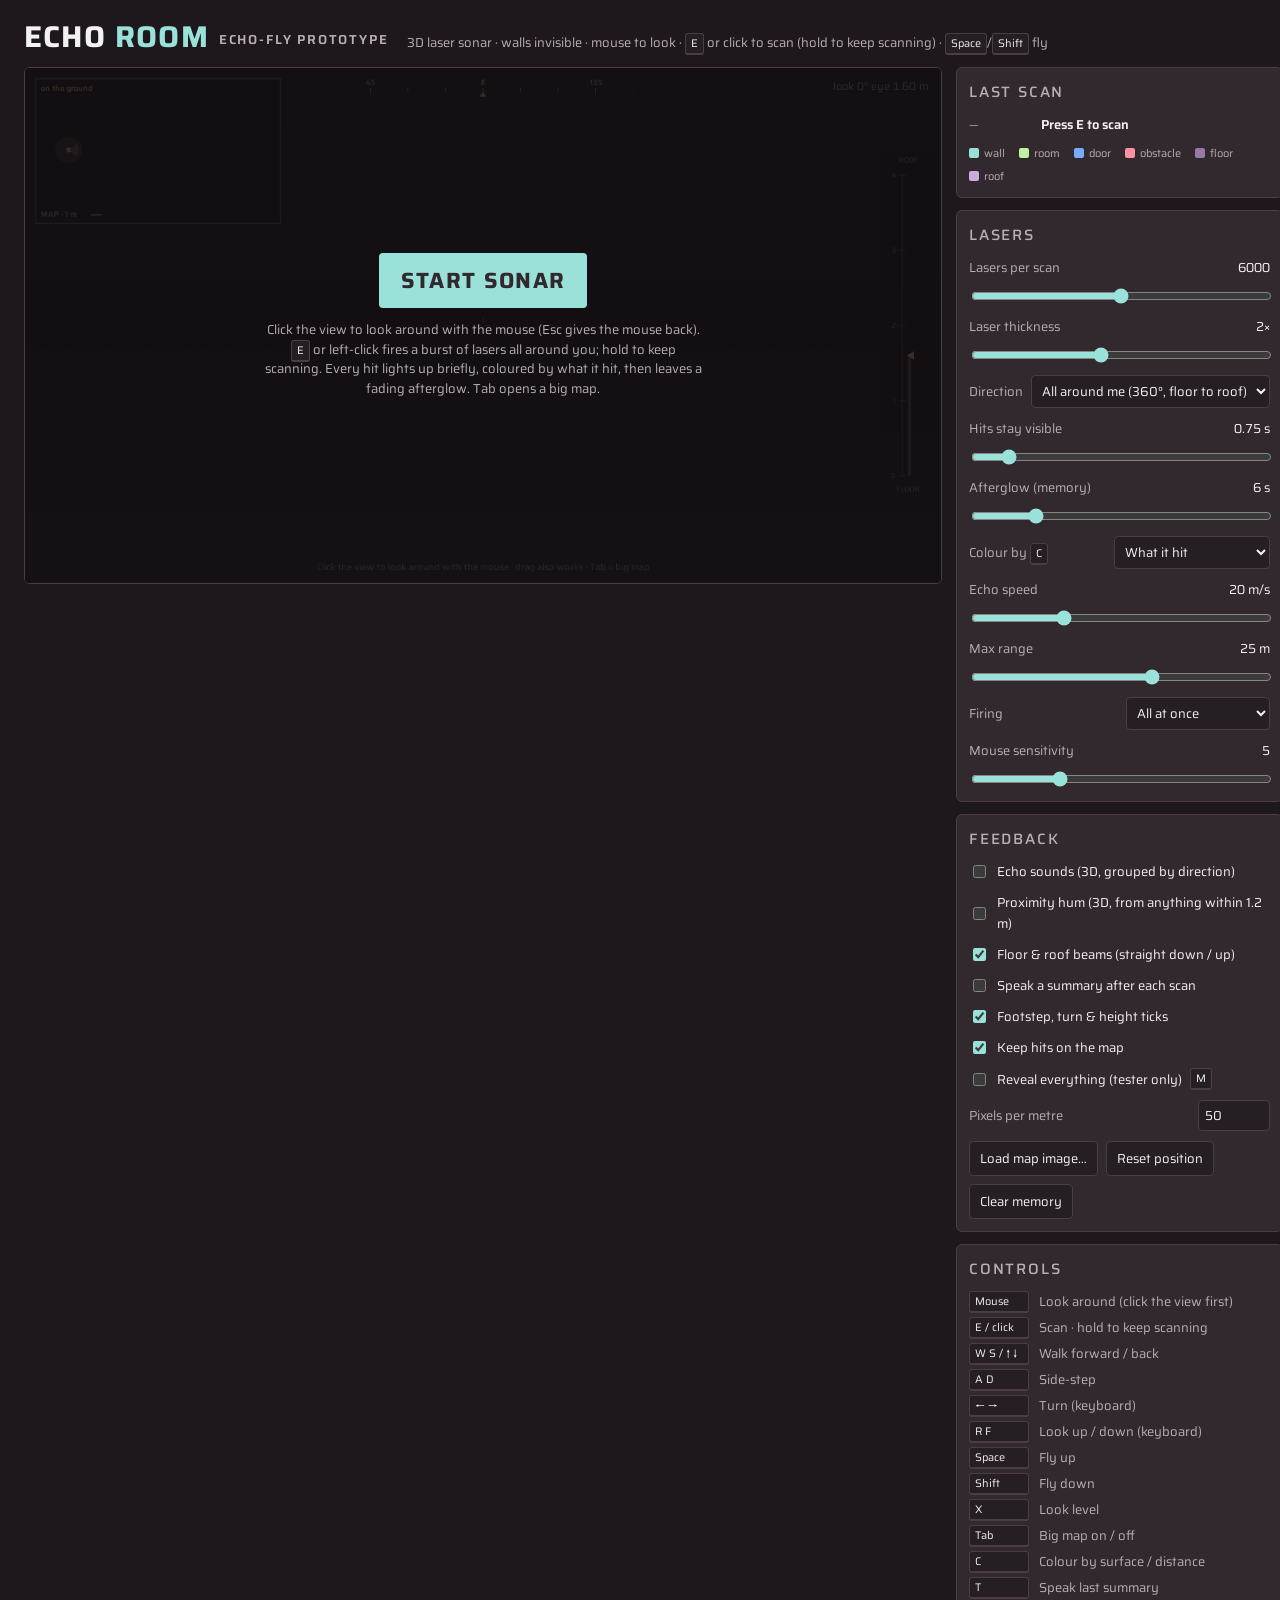
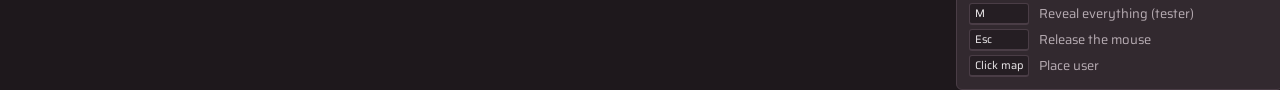
==== commit 7f60966d: "Restyle Echo Room and make it playable on phones Mulberry and turquoise palette with the Saira font," ====
--- a/RayCastV1/index.html
+++ b/RayCastV1/index.html
@@ -5,21 +5,21 @@
 <meta name="viewport" content="width=device-width, initial-scale=1">
 <title>Echo Room</title>
 <link rel="preconnect" href="https://fonts.googleapis.com">
-<link rel="stylesheet" href="https://fonts.googleapis.com/css2?family=Barlow+Condensed:wght@500;700&family=IBM+Plex+Mono:wght@400;600&display=swap">
+<link rel="stylesheet" href="https://fonts.googleapis.com/css2?family=Saira:wght@400;500;600;700&display=swap">
 <style>
   :root {
     color-scheme: dark;
-    --ground: #0a0f14;
-    --panel: #111922;
-    --line: #22303d;
-    --wall: #b8c6d3;
-    --text: #dfe7ee;
-    --muted: #7f8e9c;
-    --laser: #ff5b4a;
-    --echo: #58d0ff;
-    --player: #ffb547;
-    --display: "Barlow Condensed", "Arial Narrow", sans-serif;
-    --mono: "IBM Plex Mono", ui-monospace, Consolas, monospace;
+    --ground: #1E181C;
+    --panel: #32292F;
+    --line: #4A3D46;
+    --wall: #99E1D9;
+    --text: #F4F1F3;
+    --muted: #B9AEB5;
+    --laser: #FF8FA3;
+    --echo: #99E1D9;
+    --player: #F7C59F;
+    --display: "Saira", "Arial Narrow", sans-serif;
+    --mono: "Saira", system-ui, sans-serif;
   }
   [hidden] { display: none !important; }
   html, body { height: 100%; }
@@ -45,20 +45,20 @@
   @media (max-width: 860px) { .main { grid-template-columns: 1fr; } }
 
   .stage {
-    position: relative; background: #05080b; border: 1px solid var(--line); border-radius: 6px;
+    position: relative; background: #140F13; border: 1px solid var(--line); border-radius: 6px;
     overflow: hidden;
   }
-  canvas#view { display: block; width: 100%; height: auto; aspect-ratio: 16 / 9; background: #05080b; }
+  canvas#view { display: block; width: 100%; height: auto; aspect-ratio: 16 / 9; background: #140F13; }
   canvas#view:focus-visible { outline: 2px solid var(--echo); outline-offset: -2px; }
   .overlay {
-    position: absolute; inset: 0; display: grid; place-items: center; background: rgba(5,8,11,.82);
+    position: absolute; inset: 0; display: grid; place-items: center; background: rgba(20,15,19,.84);
     text-align: center; padding: 16px;
   }
   .overlay .box { display: grid; gap: 12px; justify-items: center; max-width: 440px; }
   .overlay p { margin: 0; color: var(--muted); line-height: 1.5; }
   .big {
     font-family: var(--display); font-size: 22px; font-weight: 700; letter-spacing: .06em; text-transform: uppercase;
-    background: var(--echo); color: #04121a; border: 0; border-radius: 4px; padding: 10px 22px; cursor: pointer;
+    background: var(--echo); color: #32292F; border: 0; border-radius: 4px; padding: 10px 22px; cursor: pointer;
   }
   .big:focus-visible, button:focus-visible, input:focus-visible, select:focus-visible { outline: 2px solid var(--player); outline-offset: 2px; }
   .hud {
@@ -75,7 +75,7 @@
   .reads { display: grid; gap: 6px; }
   .read { display: grid; grid-template-columns: 56px 1fr 62px; gap: 8px; align-items: center; font-variant-numeric: tabular-nums; }
   .read .lab { color: var(--muted); font-size: 11px; }
-  .read .bar { height: 8px; background: #0a1016; border-radius: 2px; overflow: hidden; }
+  .read .bar { height: 8px; background: #251E23; border-radius: 2px; overflow: hidden; }
   .read .bar i { display: block; height: 100%; width: 0; background: var(--echo); transition: width .15s; }
   .read .val { text-align: right; font-weight: 600; }
   .read.near .bar i { background: var(--laser); }
@@ -86,7 +86,7 @@
   .row output { font-variant-numeric: tabular-nums; min-width: 52px; text-align: right; }
   input[type=range] { grid-column: 1 / -1; width: 100%; accent-color: var(--echo); }
   select, input[type=number] {
-    background: #0a1016; color: var(--text); border: 1px solid var(--line); border-radius: 4px;
+    background: #251E23; color: var(--text); border: 1px solid var(--line); border-radius: 4px;
     font: inherit; padding: 4px 6px;
   }
   input[type=number] { width: 72px; }
@@ -94,23 +94,16 @@
   .check input { accent-color: var(--echo); }
   .btns { display: flex; flex-wrap: wrap; gap: 8px; }
   button.s {
-    background: #0a1016; color: var(--text); border: 1px solid var(--line); border-radius: 4px;
+    background: #251E23; color: var(--text); border: 1px solid var(--line); border-radius: 4px;
     font: inherit; padding: 6px 10px; cursor: pointer;
   }
   button.s:hover { border-color: var(--echo); }
   .keys { display: grid; grid-template-columns: auto 1fr; gap: 4px 10px; color: var(--muted); }
   kbd {
-    font-family: var(--mono); font-size: 11px; color: var(--text); background: #0a1016;
+    font-family: var(--mono); font-size: 11px; color: var(--text); background: #251E23;
     border: 1px solid var(--line); border-bottom-width: 2px; border-radius: 3px; padding: 1px 5px; white-space: nowrap;
   }
 
-  .pad { display: none; grid-template-columns: repeat(3, 1fr); gap: 8px; }
-  .pad button {
-    background: var(--panel); color: var(--text); border: 1px solid var(--line); border-radius: 6px;
-    font-family: var(--display); font-size: 18px; padding: 14px 0; touch-action: manipulation; user-select: none;
-  }
-  .pad .ping { grid-column: 1 / -1; background: var(--echo); color: #04121a; font-weight: 700; letter-spacing: .1em; }
-  @media (hover: none) { .pad { display: grid; } }
   .sr { position: absolute; width: 1px; height: 1px; overflow: hidden; clip: rect(0 0 0 0); white-space: nowrap; }
 </style>
 
@@ -119,19 +112,88 @@
   .reads .kv .lab { color: var(--muted); font-size: 11px; }
   .reads .kv .v { font-weight: 600; }
   .reads .kv .v small { font-weight: 400; color: var(--muted); margin-left: 6px; }
-  .mix { display: flex; height: 8px; border-radius: 2px; overflow: hidden; background: #0a1016; }
+  .mix { display: flex; height: 8px; border-radius: 2px; overflow: hidden; background: #251E23; }
   .mix i { display: block; height: 100%; }
   .legend { display: flex; flex-wrap: wrap; gap: 6px 14px; color: var(--muted); font-size: 11px; }
   .legend i { display: inline-block; width: 10px; height: 10px; border-radius: 2px; margin-right: 5px; vertical-align: -1px; }
   .stage.locked canvas#view { cursor: none; }
   canvas#view { cursor: pointer; }
+  h1 small {
+    font-size: 13px; font-weight: 600; letter-spacing: .14em; color: var(--muted); margin-left: 10px;
+    vertical-align: middle;
+  }
+
+  /* ---------- touch controls (phones / tablets) ---------- */
+  .touch { display: none; user-select: none; -webkit-user-select: none; }
+  .touch button {
+    font-family: var(--display); font-weight: 700; letter-spacing: .1em; text-transform: uppercase;
+    background: rgba(50, 41, 47, .78); color: var(--text); border: 1px solid var(--line);
+    border-radius: 999px; touch-action: none; -webkit-tap-highlight-color: transparent;
+  }
+  .touch button.on { border-color: var(--echo); color: var(--echo); }
+  .touch .joy {
+    position: relative; width: 132px; height: 132px; border-radius: 50%; touch-action: none;
+    background: rgba(50, 41, 47, .55); border: 2px solid rgba(153, 225, 217, .45);
+  }
+  .touch .joy i {
+    position: absolute; left: 50%; top: 50%; width: 56px; height: 56px; margin: -28px 0 0 -28px; border-radius: 50%;
+    background: var(--echo); opacity: .85; pointer-events: none;
+  }
+  .touch .right { display: grid; grid-template-columns: auto auto; gap: 10px; align-items: end; }
+  .touch .small { display: grid; gap: 8px; }
+  .touch .small button { font-size: 13px; padding: 9px 14px; }
+  .touch .scan {
+    width: 104px; height: 104px; font-size: 20px; background: var(--echo); color: #32292F; border: 0;
+    box-shadow: 0 0 0 4px rgba(153, 225, 217, .25);
+  }
+  .touch .scan.on { color: #32292F; box-shadow: 0 0 0 8px rgba(153, 225, 217, .35); }
+  .touch .fs { position: absolute; top: 10px; left: 50%; transform: translateX(-50%); font-size: 12px; padding: 6px 12px; }
+  .touch-only { display: none; }
+  @media (pointer: coarse) { .touch-only { display: block; } .desk-only { display: none; } }
+  .rotate { display: none; color: var(--muted); text-align: center; font-size: 12px; padding: 8px 0 0; }
+
+  @media (pointer: coarse) {
+    canvas#view { touch-action: none; }
+    .touch { display: flex; flex-wrap: wrap; justify-content: space-between; align-items: end; gap: 12px; padding: 12px 10px 10px; }
+    .touch .fs { position: static; transform: none; order: -1; flex-basis: 100%; }
+    .app > header .sub { display: none; }
+    h1 small { display: block; margin: 6px 0 0; }
+    .touch .joywrap { display: grid; gap: 8px; justify-items: center; }
+    .rotate { display: block; }
+  }
+  /* phone held upright: controls sit in a panel under the view */
+  @media (pointer: coarse) and (orientation: portrait) {
+    .touch {
+      display: grid; grid-template-columns: 1fr auto; align-items: center; gap: 14px;
+      grid-template-areas: "fs fs" "joy scan" "small small";
+    }
+    .touch .fs { grid-area: fs; }
+    .touch .joywrap { grid-area: joy; justify-items: start; }
+    .touch .right { display: contents; }
+    .touch .scan { grid-area: scan; }
+    .touch .small { grid-area: small; grid-auto-flow: column; }
+  }
+  /* phone held sideways: the view fills the screen and the controls float on top of it */
+  @media (pointer: coarse) and (orientation: landscape) {
+    body { padding: 0; }
+    .app > header { display: none; }
+    .main { grid-template-columns: 1fr; }
+    .main > div:first-child { min-height: 100dvh; }
+    .stage { height: 100dvh; border-radius: 0; border: 0; }
+    canvas#view { width: 100%; height: 100%; aspect-ratio: auto; object-fit: contain; }
+    .touch { position: absolute; inset: 0; padding: 12px 18px; pointer-events: none; }
+    .touch > * { pointer-events: auto; }
+    .touch .fs { position: absolute; top: 10px; left: 50%; transform: translateX(-50%); }
+    .rotate { display: none; }
+  }
+  :fullscreen .stage, .stage:fullscreen { height: 100dvh; }
 </style>
 
 </head>
 <body>
 <div class="app">
   <header>
-    <h1>Echo <span>Room</span></h1>
+    <h1>Echo <span>Room</span><small>ECHO-FLY PROTOTYPE</small></h1>
     <div class="sub">3D laser sonar · walls invisible · mouse to look · <kbd>E</kbd> or click to scan (hold to keep scanning) · <kbd>Space</kbd>/<kbd>Shift</kbd> fly</div>
   </header>
 
@@ -140,22 +202,29 @@
       <div class="stage" id="stage">
         <canvas id="view" tabindex="0" aria-label="First-person sonar view with minimap. Click to look with the mouse. E to scan, arrow keys to move and turn, Space and Shift to fly."></canvas>
         <div class="hud" id="hud"></div>
+        <div class="touch" id="touch">
+          <div class="joywrap">
+            <div class="joy" id="joy" aria-label="Walk: drag to move"><i id="knob"></i></div>
+          </div>
+          <button class="fs" id="fsBtn" aria-label="Full screen">Full screen</button>
+          <div class="right">
+            <div class="small">
+              <button data-k="up" aria-label="Fly up">Up</button>
+              <button data-k="down" aria-label="Fly down">Down</button>
+              <button id="mapBtn" aria-label="Big map">Map</button>
+            </div>
+            <button class="scan" data-k="ping" aria-label="Scan">Scan</button>
+          </div>
+        </div>
         <div class="overlay" id="overlay">
           <div class="box">
             <button class="big" id="startBtn">Start sonar</button>
-            <p>Click the view to look around with the mouse (Esc gives the mouse back). <kbd>E</kbd> or left-click fires a burst of lasers all around you; hold to keep scanning. Every hit lights up briefly, coloured by what it hit, then leaves a fading afterglow. Tab opens a big map.</p>
+            <p class="desk-only">Click the view to look around with the mouse (Esc gives the mouse back). <kbd>E</kbd> or left-click fires a burst of lasers all around you; hold to keep scanning. Every hit lights up briefly, coloured by what it hit, then leaves a fading afterglow. Tab opens a big map.</p>
+            <p class="touch-only">Drag on the view to look around, use the left stick to walk, and hold <b>SCAN</b> to fire the lasers.</p>
           </div>
         </div>
       </div>
-      <div class="pad" id="pad" style="margin-top:12px">
-        <button data-k="left" aria-label="Turn left">⟲ Turn</button>
-        <button data-k="fwd" aria-label="Forward">▲ Fwd</button>
-        <button data-k="right" aria-label="Turn right">Turn ⟳</button>
-        <button data-k="up" aria-label="Fly up">⤒ Up</button>
-        <button data-k="back" aria-label="Back">▼ Back</button>
-        <button data-k="down" aria-label="Fly down">⤓ Down</button>
-        <button class="ping" data-k="ping">SCAN</button>
-      </div>
+      <p class="rotate">Tip: turn your phone sideways for a full-screen view.</p>
     </div>
 
     <aside>
@@ -163,12 +232,12 @@
         <h2>Last scan</h2>
         <div class="reads" id="reads"></div>
         <div class="legend">
-          <span><i style="background:#d6e2ec"></i>wall</span>
-          <span><i style="background:#7ee0a0"></i>room</span>
-          <span><i style="background:#58c8ff"></i>door</span>
-          <span><i style="background:#ff7a6b"></i>obstacle</span>
-          <span><i style="background:#8f86d9"></i>floor</span>
-          <span><i style="background:#c9a8ff"></i>roof</span>
+          <span><i style="background:#99E1D9"></i>wall</span>
+          <span><i style="background:#BEF2A0"></i>room</span>
+          <span><i style="background:#78AAFF"></i>door</span>
+          <span><i style="background:#FF8FA3"></i>obstacle</span>
+          <span><i style="background:#9678AA"></i>floor</span>
+          <span><i style="background:#CDAADC"></i>roof</span>
         </div>
       </section>
 
@@ -258,7 +327,7 @@
   const HGT = [0, CEIL, 0.8, 2.1, CEIL];
   const KIND = [null, "wall", "obst", "door", "room"];
   const NAME = { wall: "wall", room: "room wall", obst: "obstacle", door: "door", floor: "floor", ceil: "roof" };
-  const RGB = { wall: [214, 226, 236], room: [126, 224, 160], door: [88, 200, 255], obst: [255, 122, 107], floor: [143, 134, 217], ceil: [201, 168, 255] };
+  const RGB = { wall: [153, 225, 217], room: [190, 242, 160], door: [120, 170, 255], obst: [255, 143, 163], floor: [150, 120, 170], ceil: [205, 170, 220] };
   const BODY_DN = 1.6, BODY_UP = 0.15;
   const DEFAULT_PITCH = 0;
   const FOVH = 80 * Math.PI / 180;
@@ -276,6 +345,9 @@
     lasers: 6000, coverage: "all", thick: 2, reveal: 0.75, glow: 6, colorBy: "surface", speed: 20, range: 25, mode: "sim", sens: 5, ppm: 50,
     echoSound: false, prox: false, speak: false, steps: true, showMap: false, history: true, vbeams: true,
   };
+  // phones get a lighter default scan; saved settings still win
+  const TOUCH = matchMedia("(pointer: coarse)").matches;
+  if (TOUCH) S.lasers = 3000;
   try { Object.assign(S, JSON.parse(localStorage.getItem("echoRoom8") || "{}")); } catch (e) {}
   S.showMap = false;
   const save = () => { try { localStorage.setItem("echoRoom8", JSON.stringify(S)); } catch (e) {} };
@@ -710,7 +782,7 @@
 
   function renderReads() {
     const s = lastReading, box = $("reads");
-    if (!s) { box.innerHTML = `<div class="kv"><span class="lab">—</span><span class="v">Press E to scan</span></div>`; return; }
+    if (!s) { box.innerHTML = `<div class="kv"><span class="lab">—</span><span class="v">${TOUCH ? "Hold Scan to scan" : "Press E to scan"}</span></div>`; return; }
     const row = (lab, L, extra = "") => `<div class="kv"><span class="lab">${lab}</span><span class="v">${
       L && L.hit ? L.d.toFixed(2) + " m<small>" + NAME[L.kind] + extra + "</small>" : "clear"}</span></div>`;
     let h = row("Ahead", s.center);
@@ -777,13 +849,56 @@
   });
   window.addEventListener("blur", () => { keys.clear(); scanning = false; });
 
-  document.querySelectorAll("#pad button").forEach(b => {
+  // ---------- touch controls ----------
+  document.querySelectorAll("#touch button[data-k]").forEach(b => {
     const k = b.dataset.k;
-    const down = e => { e.preventDefault(); if (!started) begin(); if (k === "ping") { fire(); scanning = true; } else keys.add(k); };
-    const up = () => { if (k === "ping") scanning = false; keys.delete(k); };
+    const down = e => {
+      e.preventDefault(); e.stopPropagation(); if (!started) begin();
+      b.classList.add("on"); if (k === "ping") { fire(); scanning = true; } else keys.add(k);
+    };
+    const up = () => { b.classList.remove("on"); if (k === "ping") scanning = false; keys.delete(k); };
     b.addEventListener("pointerdown", down);
     b.addEventListener("pointerup", up); b.addEventListener("pointerleave", up); b.addEventListener("pointercancel", up);
   });
+  $("mapBtn").addEventListener("pointerdown", e => {
+    e.preventDefault(); e.stopPropagation(); bigMap = !bigMap; $("mapBtn").classList.toggle("on", bigMap);
+  });
+  $("fsBtn").addEventListener("click", async () => {
+    try {
+      if (document.fullscreenElement) await document.exitFullscreen();
+      else {
+        await document.documentElement.requestFullscreen();
+        if (screen.orientation && screen.orientation.lock) await screen.orientation.lock("landscape").catch(() => {});
+      }
+    } catch (err) {}
+  });
+  document.addEventListener("fullscreenchange", () => { $("fsBtn").textContent = document.fullscreenElement ? "Exit full screen" : "Full screen"; });
+  if (!document.fullscreenEnabled) $("fsBtn").hidden = true;
+
+  // left stick: analog walk (up/down) and side-step (left/right)
+  const joy = { f: 0, s: 0, id: null };
+  (() => {
+    const el = $("joy"), knob = $("knob");
+    const set = e => {
+      const r = el.getBoundingClientRect(), R = r.width / 2;
+      let dx = e.clientX - (r.left + R), dy = e.clientY - (r.top + R);
+      const len = Math.hypot(dx, dy), max = R - 10;
+      if (len > max) { dx *= max / len; dy *= max / len; }
+      knob.style.transform = `translate(${dx}px, ${dy}px)`;
+      const dead = 0.15, nx = dx / max, ny = dy / max;
+      joy.s = Math.abs(nx) > dead ? nx : 0; joy.f = Math.abs(ny) > dead ? -ny : 0;
+    };
+    const end = e => {
+      if (e.pointerId !== joy.id) return;
+      joy.id = null; joy.f = joy.s = 0; knob.style.transform = "";
+    };
+    el.addEventListener("pointerdown", e => {
+      e.preventDefault(); e.stopPropagation(); if (!started) begin();
+      joy.id = e.pointerId; el.setPointerCapture(e.pointerId); set(e);
+    });
+    el.addEventListener("pointermove", e => { if (e.pointerId === joy.id) set(e); });
+    el.addEventListener("pointerup", end); el.addEventListener("pointercancel", end);
+  })();
 
   const locked = () => document.pointerLockElement === view;
   let lookAcc = 0;
@@ -801,31 +916,37 @@
   });
   document.addEventListener("mousemove", e => { if (locked()) look(e.movementX || 0, e.movementY || 0); });
   function toCanvas(e) {
+    // the canvas may be letterboxed (object-fit: contain) on phones, so map through the drawn area
     const rect = view.getBoundingClientRect();
-    return { x: (e.clientX - rect.left) / rect.width * VW, y: (e.clientY - rect.top) / rect.height * VH };
+    const k = Math.min(rect.width / VW, rect.height / VH);
+    const ox = rect.left + (rect.width - VW * k) / 2, oy = rect.top + (rect.height - VH * k) / 2;
+    return { x: (e.clientX - ox) / k, y: (e.clientY - oy) / k };
   }
   const inMini = c => c.x >= miniRect.x && c.y >= miniRect.y && c.x <= miniRect.x + miniRect.w && c.y <= miniRect.y + miniRect.h;
   let drag = null;
   view.addEventListener("pointerdown", e => {
     if (!started) return;
     if (locked()) { if (e.button === 0) { fire(); scanning = true; } return; }
-    drag = { x: e.clientX, y: e.clientY, moved: 0 };
+    if (drag) return; // already looking with another finger
+    drag = { id: e.pointerId, touch: e.pointerType !== "mouse", x: e.clientX, y: e.clientY, moved: 0 };
   });
   window.addEventListener("pointermove", e => {
-    if (!drag || locked()) return;
+    if (!drag || locked() || e.pointerId !== drag.id) return;
     const dx = e.clientX - drag.x, dy = e.clientY - drag.y;
     drag.x = e.clientX; drag.y = e.clientY; drag.moved += Math.abs(dx) + Math.abs(dy);
     look(dx * 2, dy * 2);
   });
   window.addEventListener("pointerup", e => {
     if (locked()) { if (e.button === 0) scanning = false; return; }
-    if (!drag) return;
-    const wasDrag = drag.moved > 4; drag = null;
+    if (!drag || e.pointerId !== drag.id) return;
+    const wasDrag = drag.moved > 4, touch = drag.touch; drag = null;
     if (wasDrag || !started) return;
     const c = toCanvas(e);
     if (inMini(c)) { placeAt(c); return; }
+    if (touch) return; // no pointer lock on phones: dragging is how you look
     try { const p = view.requestPointerLock(); if (p && p.catch) p.catch(() => {}); } catch (err) {}
   });
+  window.addEventListener("pointercancel", e => { if (drag && e.pointerId === drag.id) drag = null; });
   function placeAt(c) {
     const m = miniRect;
     const x = crop.x + (c.x - m.x) / m.w * crop.w, y = crop.y + (c.y - m.y) / m.h * crop.h;
@@ -837,7 +958,9 @@
   function begin() {
     started = true; initAudio();
     $("overlay").hidden = true; view.focus();
-    announce("Sonar ready. Click the view to look with the mouse. Press E to scan.");
+    announce(TOUCH
+      ? "Sonar ready. Drag on the view to look, use the stick to walk, hold Scan to fire."
+      : "Sonar ready. Click the view to look with the mouse. Press E to scan.");
   }
   $("startBtn").addEventListener("click", begin);
 
@@ -903,8 +1026,10 @@
     if (keys.has("back")) f -= 1;
     if (keys.has("sl")) s -= 1;
     if (keys.has("sr")) s += 1;
+    f += joy.f; s += joy.s;
     if (f || s) {
-      const speed = 1.4 * S.ppm * dt, len = Math.hypot(f, s);
+      // keys are normalised to full speed; the touch stick can go slower than that
+      const speed = 1.4 * S.ppm * dt, len = Math.max(1, Math.hypot(f, s));
       const mx = (Math.cos(P.a) * f - Math.sin(P.a) * s) / len * speed;
       const my = (Math.sin(P.a) * f + Math.cos(P.a) * s) / len * speed;
       let moved = 0, blocked = false;
@@ -922,8 +1047,8 @@
   }
 
   // ---------- colours & sprites ----------
-  // distance ramp: near = hot red/orange, mid = yellow/green, far = cyan/blue
-  const RAMP = [[255, 70, 60], [255, 150, 60], [245, 220, 90], [120, 230, 140], [70, 200, 255], [80, 110, 255]];
+  // distance ramp: near = coral, mid = peach/turquoise, far = blue/violet
+  const RAMP = [[255, 110, 130], [255, 170, 140], [245, 215, 160], [153, 225, 217], [110, 180, 230], [120, 120, 220]];
   function rampAt(t) {
     t = Math.max(0, Math.min(0.9999, t)) * (RAMP.length - 1);
     const i = Math.floor(t), f = t - i, a = RAMP[i], b = RAMP[i + 1];
@@ -996,11 +1121,11 @@
   function drawMap(now) {
     if (hist.width !== W) { hist.width = W; hist.height = H; }
     ctx.setTransform(1, 0, 0, 1, 0, 0);
-    ctx.fillStyle = "#05080b"; ctx.fillRect(0, 0, W, H);
+    ctx.fillStyle = "#140F13"; ctx.fillRect(0, 0, W, H);
     if (S.showMap) { ctx.globalAlpha = 0.45; ctx.drawImage(wallCanvas, 0, 0); ctx.globalAlpha = 1; }
     if (S.history) ctx.drawImage(hist, 0, 0);
     if (trail.length > 1) {
-      ctx.strokeStyle = "rgba(255,181,71,.4)"; ctx.lineWidth = 3; ctx.lineJoin = "round"; ctx.setLineDash([2, 8]);
+      ctx.strokeStyle = "rgba(247,197,159,.4)"; ctx.lineWidth = 3; ctx.lineJoin = "round"; ctx.setLineDash([2, 8]);
       ctx.beginPath(); ctx.moveTo(trail[0].x, trail[0].y);
       for (const q of trail) ctx.lineTo(q.x, q.y);
       ctx.lineTo(P.x, P.y); ctx.stroke(); ctx.setLineDash([]);
@@ -1037,20 +1162,20 @@
     for (const w of waves) {
       const r = (now - w.t) / 1000 * S.speed / 2 * S.ppm, a = 1 - r / ((S.range + 1) * S.ppm);
       if (r <= 0) continue;
-      ctx.strokeStyle = `rgba(88,208,255,${0.5 * a})`; ctx.lineWidth = 3;
+      ctx.strokeStyle = `rgba(153,225,217,${0.5 * a})`; ctx.lineWidth = 3;
       ctx.beginPath(); ctx.arc(w.x, w.y, r, 0, Math.PI * 2); ctx.stroke();
     }
-    ctx.fillStyle = "rgba(255,181,71,.14)";
+    ctx.fillStyle = "rgba(247,197,159,.14)";
     ctx.beginPath();
     if (S.coverage !== "all") { ctx.moveTo(P.x, P.y); ctx.arc(P.x, P.y, 90, P.a - FOVH / 2, P.a + FOVH / 2); ctx.closePath(); }
     else ctx.arc(P.x, P.y, 60, 0, Math.PI * 2);
     ctx.fill();
     // view direction wedge (always), so you can see where you are looking
-    ctx.fillStyle = "rgba(255,181,71,.28)";
+    ctx.fillStyle = "rgba(247,197,159,.28)";
     ctx.beginPath(); ctx.moveTo(P.x, P.y); ctx.arc(P.x, P.y, 46, P.a - FOVH / 2, P.a + FOVH / 2); ctx.closePath(); ctx.fill();
-    ctx.fillStyle = "#ffb547";
+    ctx.fillStyle = "#F7C59F";
     ctx.beginPath(); ctx.arc(P.x, P.y, 11, 0, Math.PI * 2); ctx.fill();
-    ctx.strokeStyle = "#05080b"; ctx.lineWidth = 3;
+    ctx.strokeStyle = "#140F13"; ctx.lineWidth = 3;
     ctx.beginPath(); ctx.moveTo(P.x, P.y); ctx.lineTo(P.x + Math.cos(P.a) * 11, P.y + Math.sin(P.a) * 11); ctx.stroke();
   }
 
@@ -1063,15 +1188,15 @@
     const hor = VH / 2 + Math.tan(P.pitch) * FOCAL + CAM.bob;   // where the horizon sits on screen
 
     g.globalAlpha = 1; g.globalCompositeOperation = "source-over";
-    g.fillStyle = "#05080b"; g.fillRect(0, 0, VW, VH);
+    g.fillStyle = "#140F13"; g.fillRect(0, 0, VW, VH);
     if (hor < VH) {
       const fl = g.createLinearGradient(0, hor, 0, VH + 200);
-      fl.addColorStop(0, "rgba(88,208,255,0)"); fl.addColorStop(1, "rgba(88,208,255,.07)");
+      fl.addColorStop(0, "rgba(153,225,217,0)"); fl.addColorStop(1, "rgba(153,225,217,.07)");
       g.fillStyle = fl; g.fillRect(0, Math.max(0, hor), VW, VH);
     }
     if (hor > 0) {
       const cg = g.createLinearGradient(0, hor, 0, -200);
-      cg.addColorStop(0, "rgba(169,156,255,0)"); cg.addColorStop(1, "rgba(169,156,255,.05)");
+      cg.addColorStop(0, "rgba(205,170,220,0)"); cg.addColorStop(1, "rgba(205,170,220,.05)");
       g.fillStyle = cg; g.fillRect(0, 0, VW, Math.min(VH, hor));
     }
 
@@ -1125,7 +1250,7 @@
     for (const w of waves) {
       const r = (now - w.t) / 1000 * S.speed / 2, a = 1 - r / (S.range + 1);
       if (r < 0.3) continue;
-      g.strokeStyle = `rgba(88,208,255,${0.35 * a})`; g.lineWidth = 2;
+      g.strokeStyle = `rgba(153,225,217,${0.35 * a})`; g.lineWidth = 2;
       g.beginPath();
       let pen = false;
       for (let k = 0; k <= 72; k++) {
@@ -1159,19 +1284,19 @@
     if (centre) {
       const { L, k } = centre, a = fadeOf(k), p = project(L.hx, L.hy, L.hz);
       if (p) {
-        g.fillStyle = `rgba(255,91,74,${a})`; g.beginPath(); g.arc(p.x, p.y, 4, 0, Math.PI * 2); g.fill();
+        g.fillStyle = `rgba(255,143,163,${a})`; g.beginPath(); g.arc(p.x, p.y, 4, 0, Math.PI * 2); g.fill();
         const pop = Math.min(1, k / 0.25);
-        g.strokeStyle = `rgba(255,91,74,${(1 - pop) * a})`; g.lineWidth = 2;
+        g.strokeStyle = `rgba(255,143,163,${(1 - pop) * a})`; g.lineWidth = 2;
         g.beginPath(); g.arc(p.x, p.y, 6 + pop * 24, 0, Math.PI * 2); g.stroke();
       }
       g.textAlign = "center";
-      g.font = "600 18px 'IBM Plex Mono', monospace"; g.fillStyle = `rgba(223,231,238,${a})`;
+      g.font = "600 18px 'Saira', sans-serif"; g.fillStyle = `rgba(244,241,243,${a})`;
       g.fillText(L.d.toFixed(2) + " m", VW / 2, cy + 44);
-      g.font = "400 12px 'IBM Plex Mono', monospace"; g.fillStyle = `rgba(${RGB[L.kind]},${a})`;
+      g.font = "400 12px 'Saira', sans-serif"; g.fillStyle = `rgba(${RGB[L.kind]},${a})`;
       g.fillText(NAME[L.kind], VW / 2, cy + 62);
       g.textAlign = "start";
     }
-    g.strokeStyle = "rgba(223,231,238,.35)"; g.lineWidth = 1.5;
+    g.strokeStyle = "rgba(244,241,243,.35)"; g.lineWidth = 1.5;
     g.beginPath(); g.moveTo(VW / 2 - 10, cy); g.lineTo(VW / 2 - 3, cy); g.moveTo(VW / 2 + 3, cy); g.lineTo(VW / 2 + 10, cy);
     g.moveTo(VW / 2, cy - 10); g.lineTo(VW / 2, cy - 3); g.moveTo(VW / 2, cy + 3); g.lineTo(VW / 2, cy + 10); g.stroke();
 
@@ -1179,13 +1304,13 @@
     drawCompass();
     drawRadar(now);
     if (scanPending || (scanning && started)) {
-      g.fillStyle = "rgba(88,208,255,.9)"; g.font = "600 11px 'IBM Plex Mono', monospace";
+      g.fillStyle = "rgba(153,225,217,.9)"; g.font = "600 11px 'Saira', sans-serif";
       g.fillText(scanning ? "● SCANNING" : "● SCAN", VW - 118, VH - 18);
     }
     if (!locked()) {
-      g.font = "400 13px 'IBM Plex Mono', monospace"; g.textAlign = "center";
-      g.fillStyle = "rgba(127,142,156,.9)";
-      g.fillText("Click the view to look around with the mouse · drag also works · Tab = big map", VW / 2, VH - 18);
+      g.font = "400 13px 'Saira', sans-serif"; g.textAlign = "center";
+      g.fillStyle = "rgba(185,174,181,.9)";
+      g.fillText(TOUCH ? "Drag the view to look around · stick to walk · hold Scan" : "Click the view to look around with the mouse · drag also works · Tab = big map", VW / 2, VH - 18);
       g.textAlign = "start";
     }
   }
@@ -1194,7 +1319,7 @@
   function drawRadar(now) {
     if (!radar) return;
     const g = vctx, cx = 86, cy = VH - 86, R0 = 30, R1 = 64, SECT = radar.best.length, w = 2 * Math.PI / SECT;
-    g.fillStyle = "rgba(5,8,11,.7)"; g.beginPath(); g.arc(cx, cy, R1 + 12, 0, Math.PI * 2); g.fill();
+    g.fillStyle = "rgba(20,15,19,.7)"; g.beginPath(); g.arc(cx, cy, R1 + 12, 0, Math.PI * 2); g.fill();
     for (let j = 0; j < SECT; j++) {
       const d = radar.best[j]; if (d === Infinity) continue;
       const abs = -Math.PI + (j + 0.5) * w, rel = wrapA(abs - P.a), sa = -Math.PI / 2 + rel;
@@ -1202,35 +1327,35 @@
       g.strokeStyle = `rgba(${col},${0.95 - t * 0.55})`; g.lineWidth = (R1 - R0) * (1 - t * 0.7);
       g.beginPath(); g.arc(cx, cy, (R0 + R1) / 2, sa - w / 2 + 0.01, sa + w / 2 - 0.01); g.stroke();
     }
-    g.fillStyle = "#ffb547"; g.beginPath(); g.moveTo(cx, cy - 9); g.lineTo(cx - 6, cy + 6); g.lineTo(cx + 6, cy + 6); g.closePath(); g.fill();
-    g.fillStyle = "rgba(127,142,156,.9)"; g.font = "400 10px 'IBM Plex Mono', monospace"; g.textAlign = "center";
+    g.fillStyle = "#F7C59F"; g.beginPath(); g.moveTo(cx, cy - 9); g.lineTo(cx - 6, cy + 6); g.lineTo(cx + 6, cy + 6); g.closePath(); g.fill();
+    g.fillStyle = "rgba(185,174,181,.9)"; g.font = "400 10px 'Saira', sans-serif"; g.textAlign = "center";
     g.fillText("CLOSE BY · last scan", cx, cy + R1 + 24); g.textAlign = "start";
   }
 
   function drawCompass() {
     const g = vctx, w = 420, x0 = VW / 2 - w / 2, y = 22, deg = P.a * 180 / Math.PI + 90;
-    g.fillStyle = "rgba(5,8,11,.6)"; g.fillRect(x0, y - 14, w, 30);
+    g.fillStyle = "rgba(20,15,19,.6)"; g.fillRect(x0, y - 14, w, 30);
     g.save(); g.beginPath(); g.rect(x0, y - 14, w, 30); g.clip();
-    g.font = "600 11px 'IBM Plex Mono', monospace"; g.textAlign = "center";
+    g.font = "600 11px 'Saira', sans-serif"; g.textAlign = "center";
     const names = { 0: "N", 90: "E", 180: "S", 270: "W" };
     for (let d = Math.floor((deg - 60) / 15) * 15; d <= deg + 60; d += 15) {
       const x = VW / 2 + (d - deg) / 60 * (w / 2), n = ((d % 360) + 360) % 360;
-      g.fillStyle = names[n] !== undefined ? "rgba(255,181,71,.95)" : "rgba(127,142,156,.8)";
+      g.fillStyle = names[n] !== undefined ? "rgba(247,197,159,.95)" : "rgba(185,174,181,.8)";
       g.fillRect(x - 0.5, y + 6, 1, n % 45 ? 5 : 9);
       g.fillText(names[n] !== undefined ? names[n] : (n % 45 ? "" : n), x, y + 2);
     }
     g.restore();
-    g.fillStyle = "#ffb547"; g.beginPath(); g.moveTo(VW / 2, y + 12); g.lineTo(VW / 2 - 5, y + 18); g.lineTo(VW / 2 + 5, y + 18); g.closePath(); g.fill();
+    g.fillStyle = "#F7C59F"; g.beginPath(); g.moveTo(VW / 2, y + 12); g.lineTo(VW / 2 - 5, y + 18); g.lineTo(VW / 2 + 5, y + 18); g.closePath(); g.fill();
     g.textAlign = "start";
   }
 
   function drawAltimeter(now) {
     const g = vctx, x = VW - 54, top = 150, bot = VH - 150, hgt = bot - top;
     const yOf = z => bot - z / CEIL * hgt;
-    g.fillStyle = "rgba(5,8,11,.7)"; g.fillRect(x - 30, top - 34, 76, hgt + 64);
-    g.strokeStyle = "rgba(127,142,156,.5)"; g.lineWidth = 1;
+    g.fillStyle = "rgba(20,15,19,.7)"; g.fillRect(x - 30, top - 34, 76, hgt + 64);
+    g.strokeStyle = "rgba(185,174,181,.5)"; g.lineWidth = 1;
     g.beginPath(); g.moveTo(x, top); g.lineTo(x, bot); g.stroke();
-    g.font = "400 10px 'IBM Plex Mono', monospace"; g.fillStyle = "rgba(127,142,156,.9)"; g.textAlign = "right";
+    g.font = "400 10px 'Saira', sans-serif"; g.fillStyle = "rgba(185,174,181,.9)"; g.textAlign = "right";
     for (let m = 0; m <= CEIL; m++) {
       g.beginPath(); g.moveTo(x - 5, yOf(m)); g.lineTo(x + 5, yOf(m)); g.stroke();
       g.fillText(m + "", x - 9, yOf(m) + 3);
@@ -1246,8 +1371,8 @@
       g.fillText(L.d.toFixed(1) + " m", x + 8, L.vertical < 0 ? y + 16 : y - 8);
     }
     const ey = yOf(P.z), fyy = yOf(P.z - BODY_DN);
-    g.fillStyle = "rgba(255,181,71,.35)"; g.fillRect(x + 8, ey, 4, fyy - ey);
-    g.fillStyle = "#ffb547";
+    g.fillStyle = "rgba(247,197,159,.35)"; g.fillRect(x + 8, ey, 4, fyy - ey);
+    g.fillStyle = "#F7C59F";
     g.beginPath(); g.moveTo(x + 6, ey); g.lineTo(x + 16, ey - 6); g.lineTo(x + 16, ey + 6); g.closePath(); g.fill();
     g.textAlign = "start";
   }
@@ -1257,20 +1382,20 @@
     const sc = Math.min(maxW / crop.w, maxH / crop.h);
     const w = crop.w * sc, h = crop.h * sc;
     const m = miniRect = bigMap ? { x: (VW - w) / 2, y: (VH - h) / 2, w, h } : { x: 16, y: 16, w, h };
-    if (bigMap) { g.fillStyle = "rgba(5,8,11,.75)"; g.fillRect(0, 0, VW, VH); }
-    g.fillStyle = "rgba(5,8,11,.9)"; g.fillRect(m.x - 1, m.y - 1, m.w + 2, m.h + 2);
+    if (bigMap) { g.fillStyle = "rgba(20,15,19,.75)"; g.fillRect(0, 0, VW, VH); }
+    g.fillStyle = "rgba(20,15,19,.9)"; g.fillRect(m.x - 1, m.y - 1, m.w + 2, m.h + 2);
     g.drawImage(mini, crop.x, crop.y, crop.w, crop.h, m.x, m.y, m.w, m.h);
-    g.strokeStyle = "rgba(88,208,255,.45)"; g.lineWidth = 1.5; g.strokeRect(m.x - 1, m.y - 1, m.w + 2, m.h + 2);
-    g.fillStyle = "rgba(127,142,156,.9)"; g.font = "600 11px 'IBM Plex Mono', monospace";
+    g.strokeStyle = "rgba(153,225,217,.45)"; g.lineWidth = 1.5; g.strokeRect(m.x - 1, m.y - 1, m.w + 2, m.h + 2);
+    g.fillStyle = "rgba(185,174,181,.9)"; g.font = "600 11px 'Saira', sans-serif";
     g.fillText("MAP · 1 m" + (bigMap ? "   (Tab to close)" : ""), m.x + 6, m.y + m.h - 8);
     g.fillRect(m.x + 76, m.y + m.h - 12, S.ppm * sc, 2);
     const feet = P.z - BODY_DN - groundUnder(P.x, P.y);
-    g.fillStyle = "rgba(255,181,71,.95)";
+    g.fillStyle = "rgba(247,197,159,.95)";
     g.fillText(feet > 0.05 ? `flying ${feet.toFixed(1)} m up` : "on the ground", m.x + 6, m.y + 16);
   }
 
   function draw(now) {
-    if (!grid) { vctx.fillStyle = "#05080b"; vctx.fillRect(0, 0, VW, VH); return; }
+    if (!grid) { vctx.fillStyle = "#140F13"; vctx.fillRect(0, 0, VW, VH); return; }
     drawMap(now);
     drawPOV(now);
     drawMinimap();
